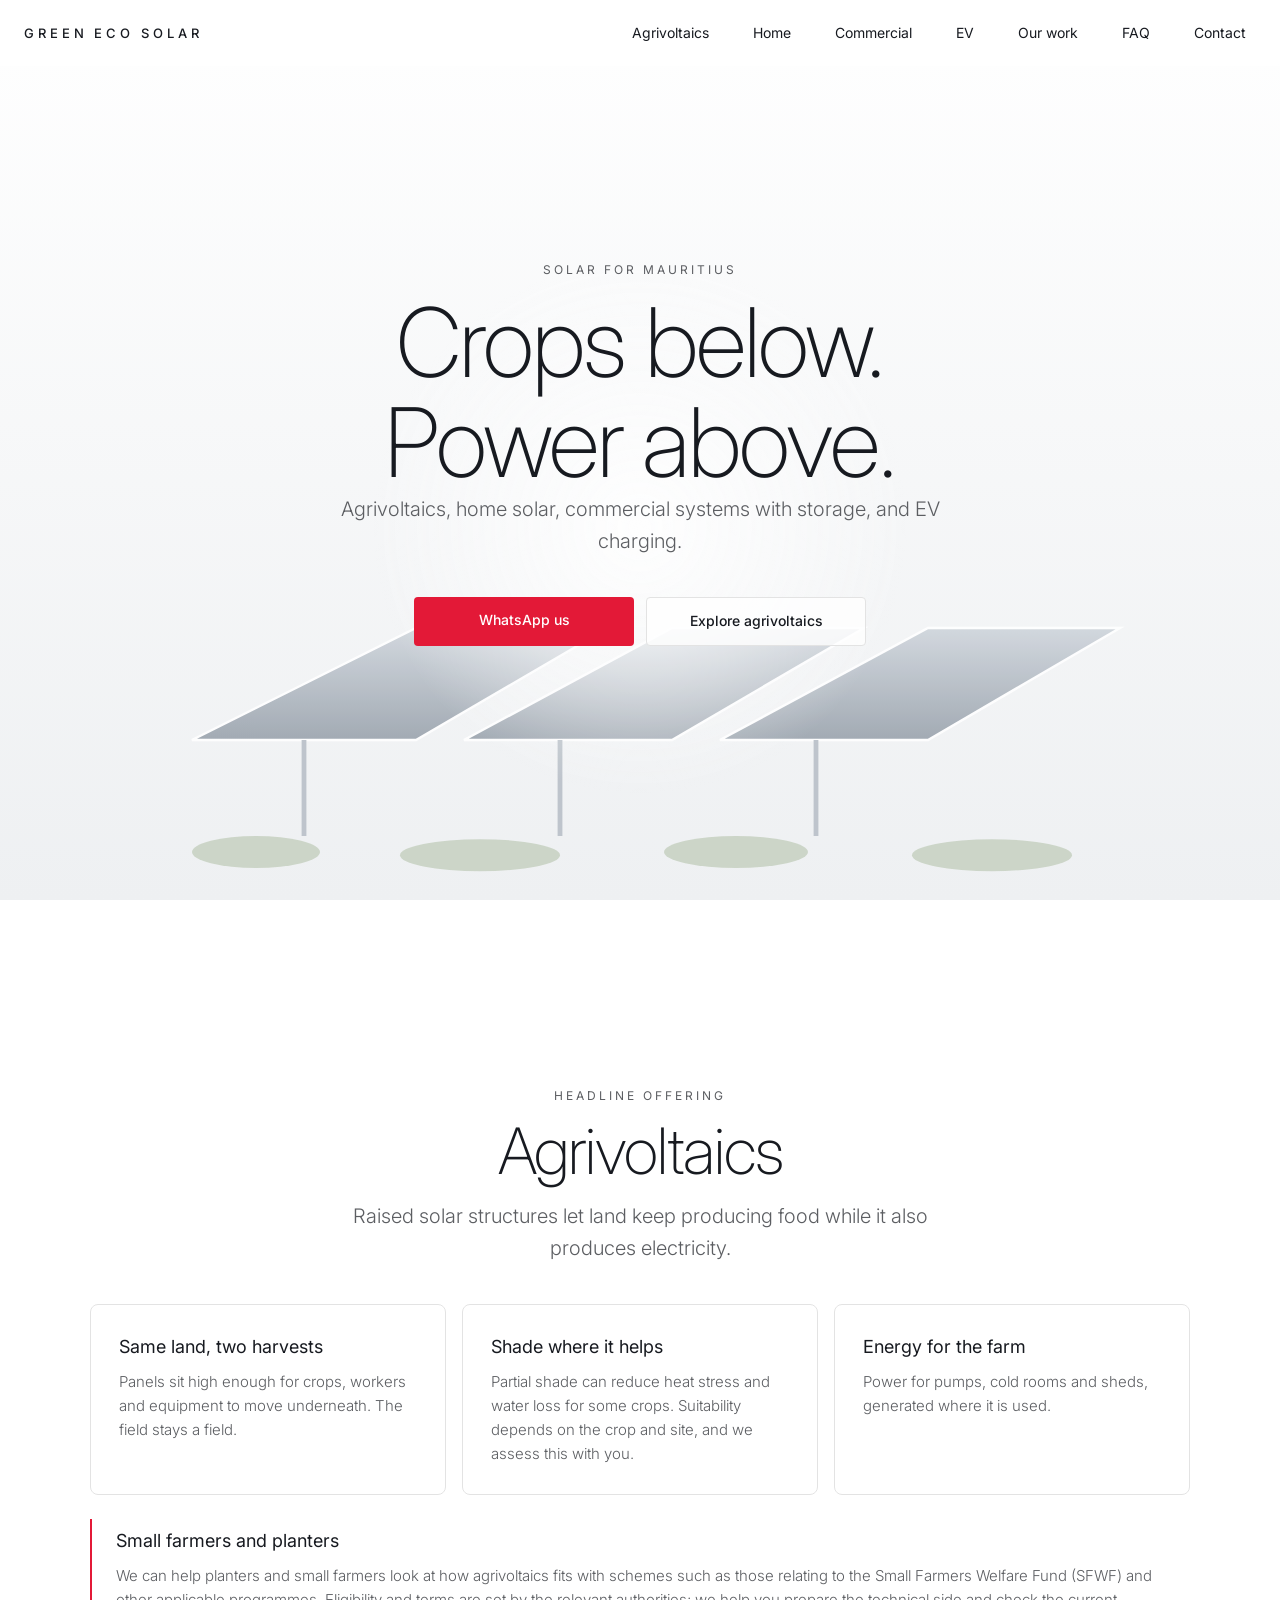
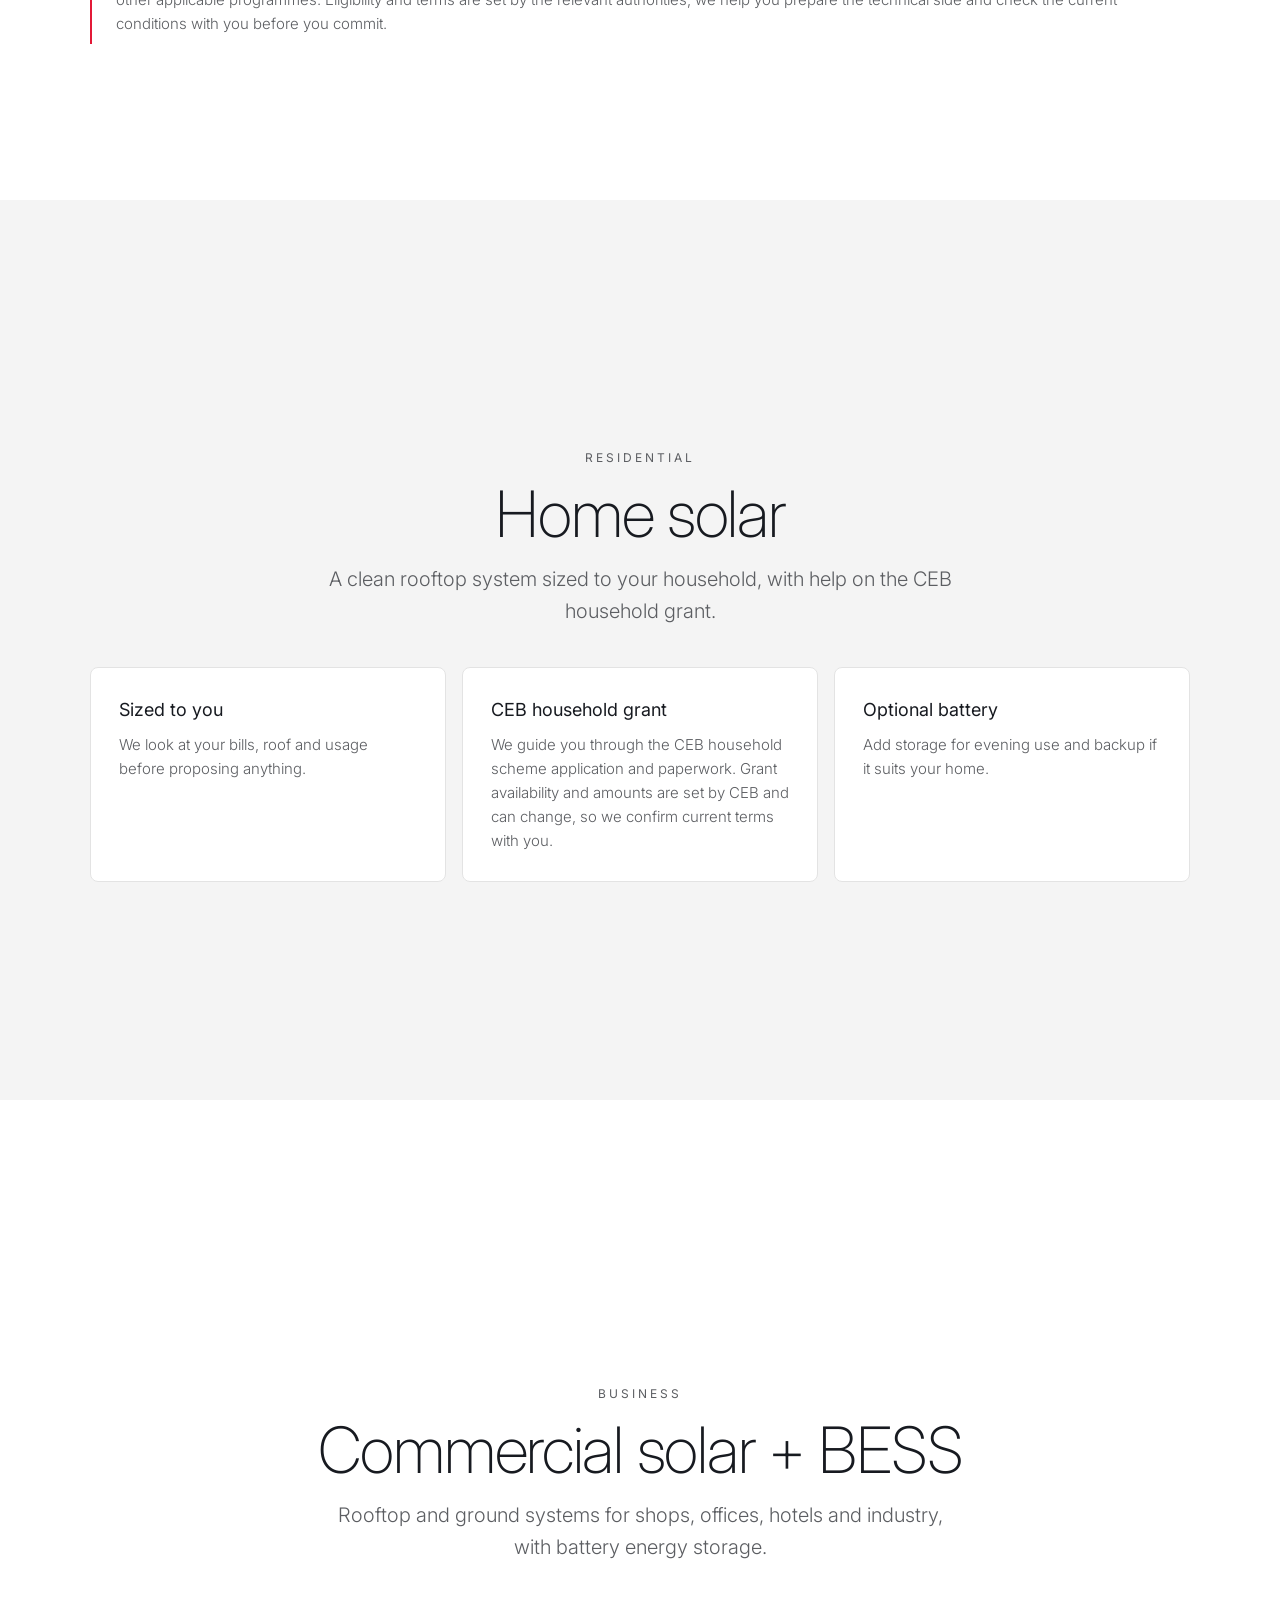
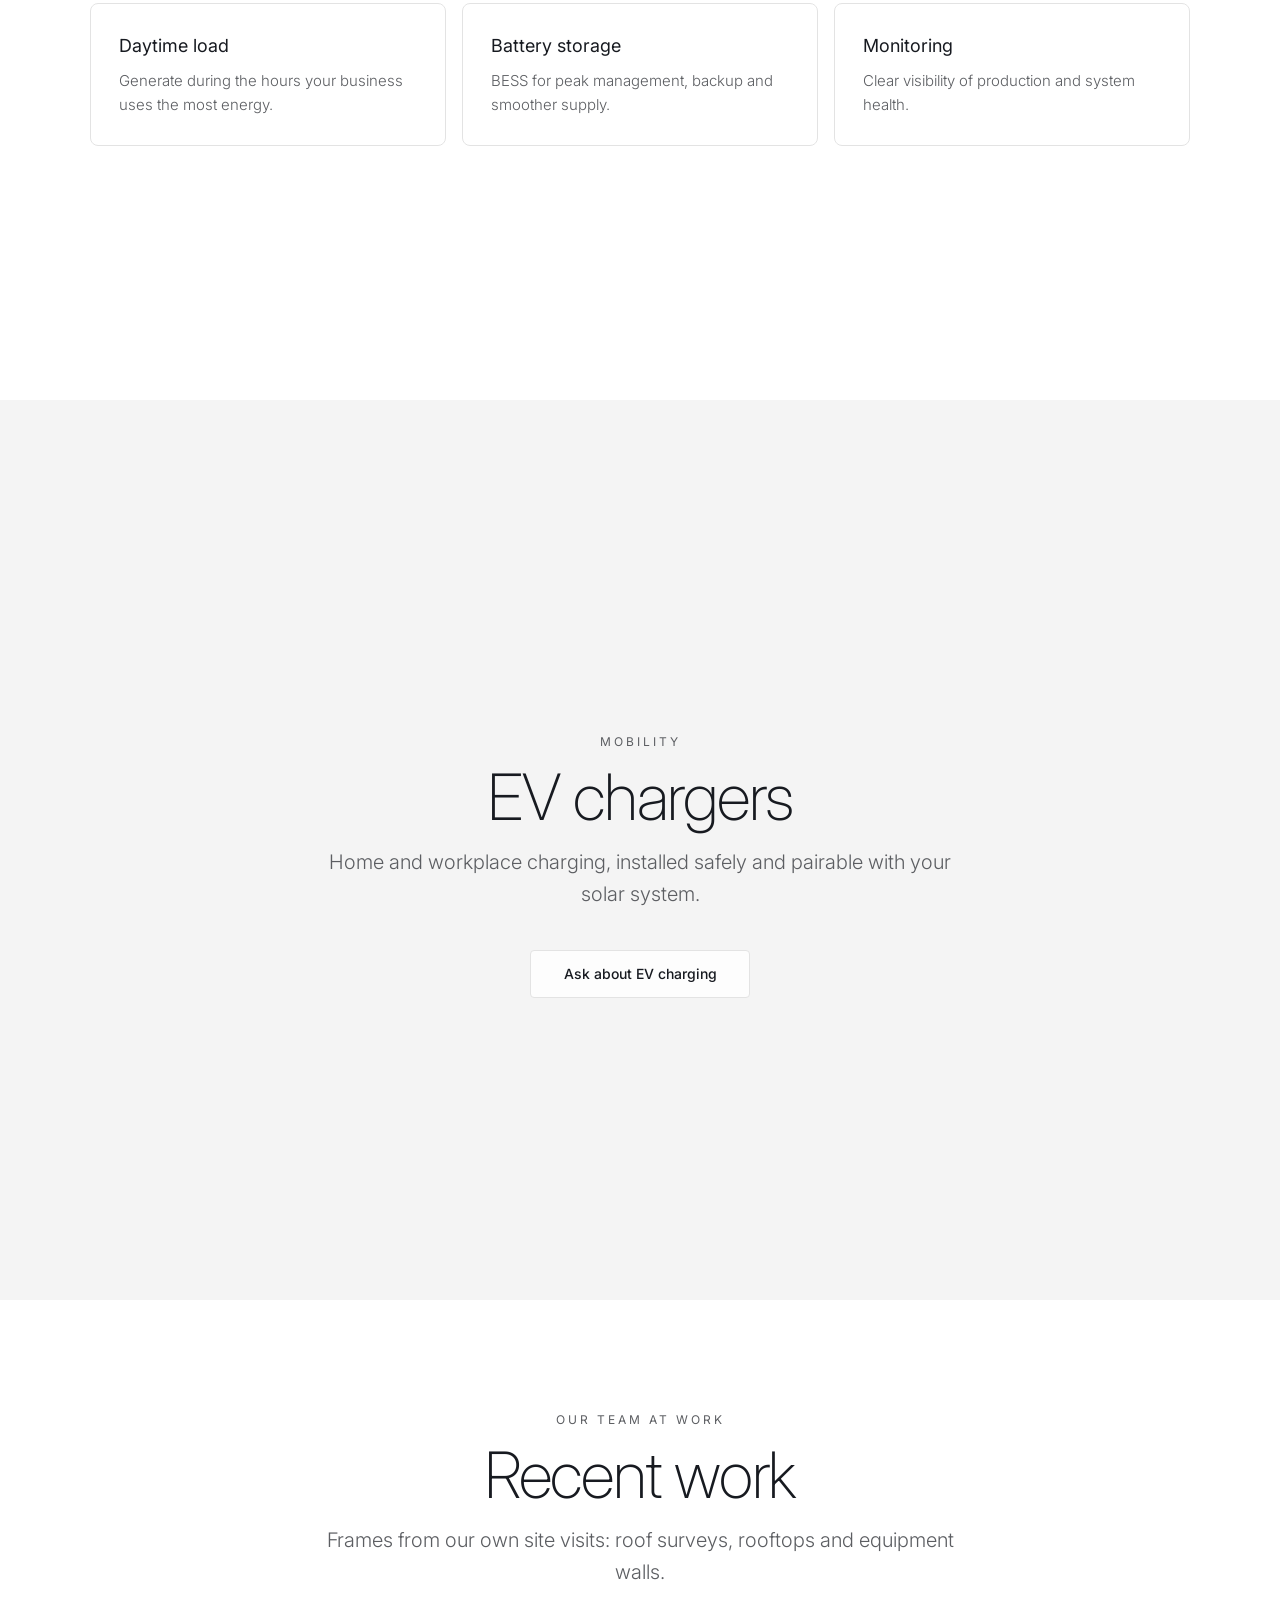
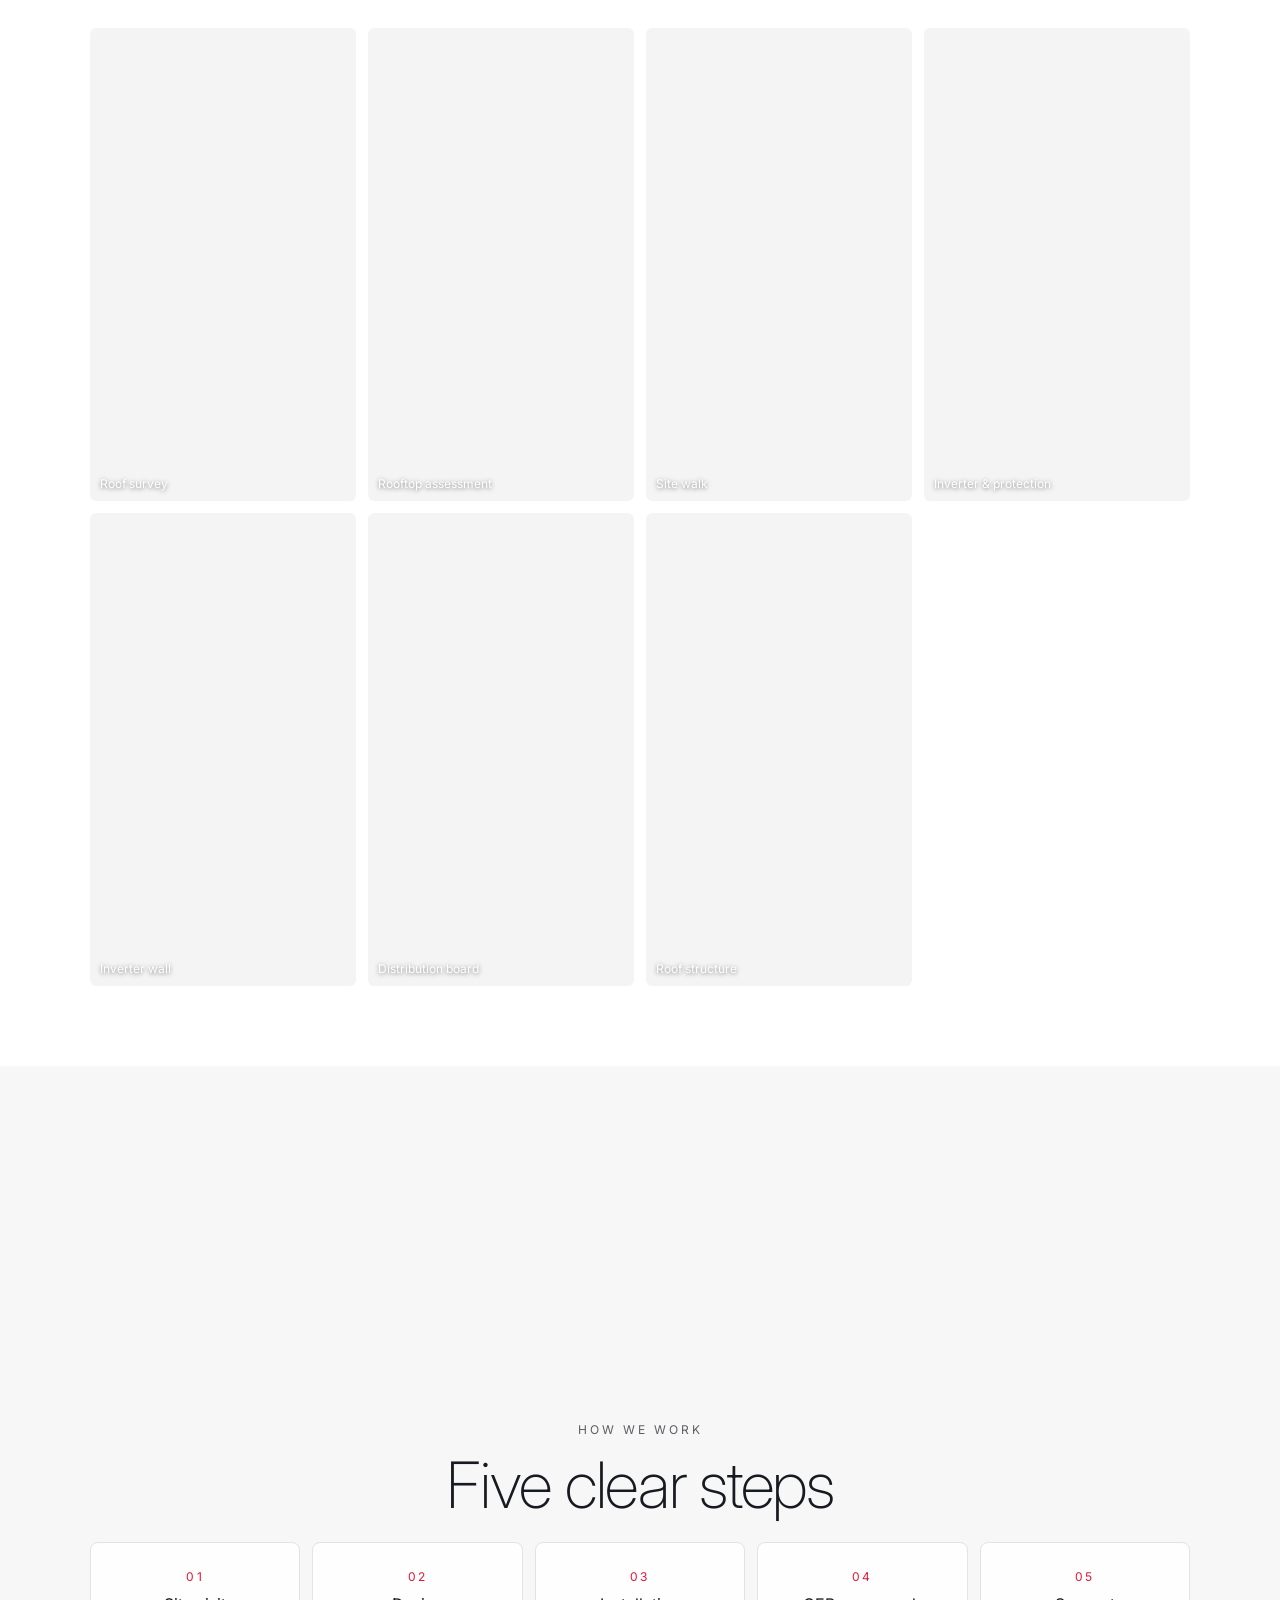
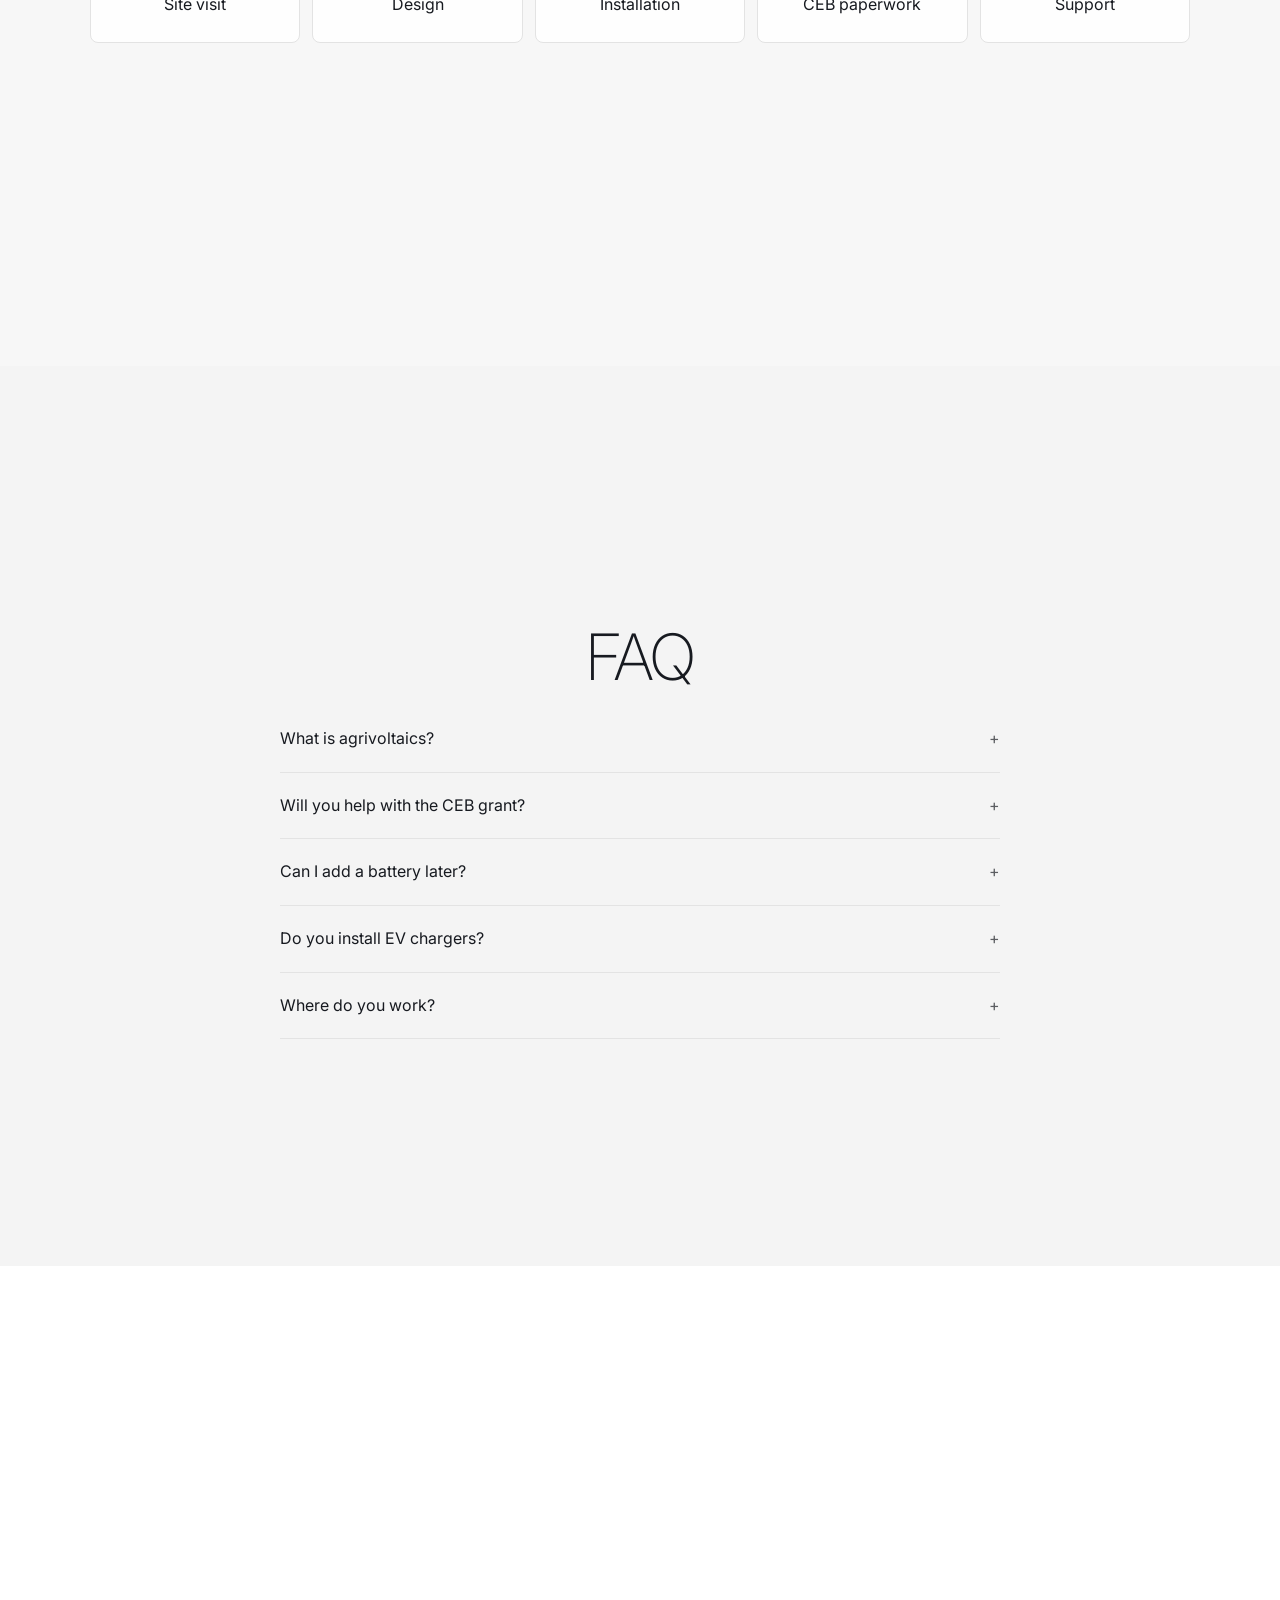
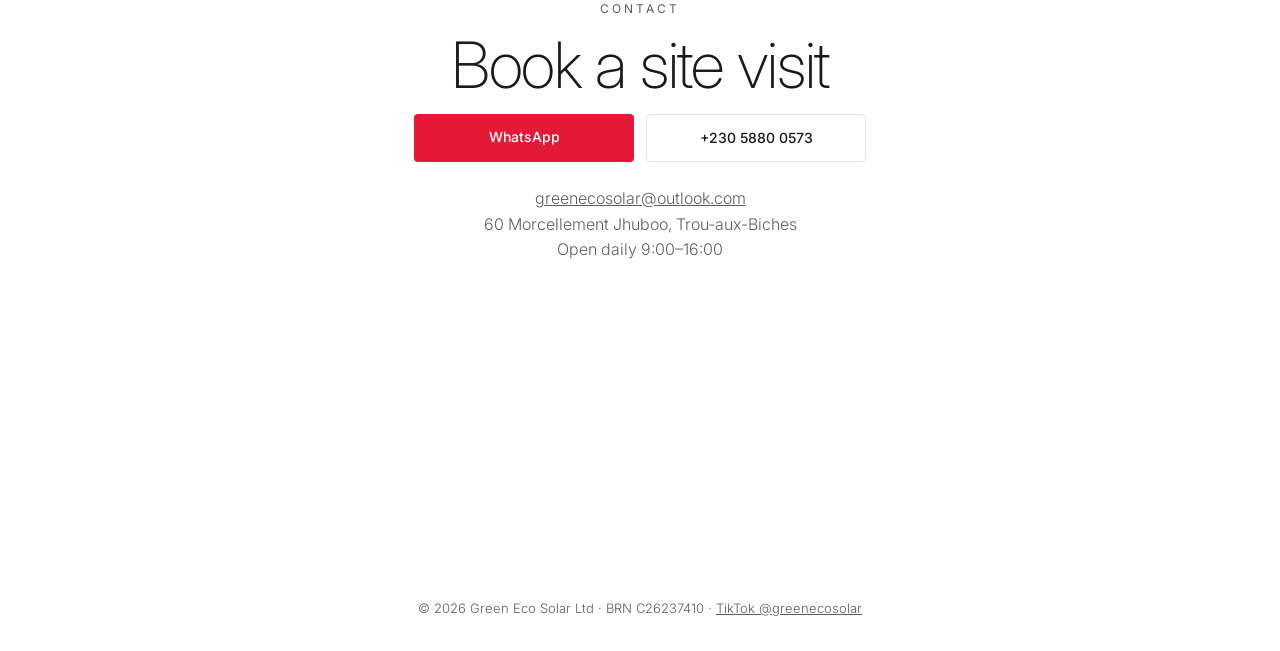
==== index.html @ 1c41ca3f "Add Green Eco Solar site and Pages workflow" ====
<!doctype html>
<html lang="en">
<head>
<meta charset="utf-8"><meta name="viewport" content="width=device-width,initial-scale=1">
<title>Green Eco Solar Ltd | Agrivoltaics, Home & Commercial Solar in Mauritius</title>
<meta name="description" content="Green Eco Solar Ltd, Trou-aux-Biches, Mauritius: agrivoltaics, home solar with CEB grant support, commercial solar with battery storage (BESS) and EV chargers.">
<link rel="canonical" href="https://liloulouisjames-a11y.github.io/greenecosolar-site/">
<meta property="og:type" content="website"><meta property="og:title" content="Green Eco Solar Ltd, Mauritius">
<meta property="og:description" content="Agrivoltaics, home and commercial solar, BESS and EV charging across Mauritius.">
<meta property="og:url" content="https://liloulouisjames-a11y.github.io/greenecosolar-site/"><meta property="og:image" content="https://liloulouisjames-a11y.github.io/greenecosolar-site/assets/work-rooftop.jpg">
<meta name="twitter:card" content="summary_large_image"><meta name="theme-color" content="#ffffff">
<link rel="preconnect" href="https://fonts.googleapis.com"><link rel="preconnect" href="https://fonts.gstatic.com" crossorigin>
<link href="https://fonts.googleapis.com/css2?family=Inter:wght@200;300;400;500&display=swap" rel="stylesheet">
<link rel="stylesheet" href="style.css">
<script type="application/ld+json">
{"@context":"https://schema.org","@type":"LocalBusiness","name":"Green Eco Solar Ltd","url":"https://liloulouisjames-a11y.github.io/greenecosolar-site/","image":"https://liloulouisjames-a11y.github.io/greenecosolar-site/assets/work-rooftop.jpg","telephone":"+23058800573","email":"greenecosolar@outlook.com",
"address":{"@type":"PostalAddress","streetAddress":"60 Morcellement Jhuboo","addressLocality":"Trou-aux-Biches","addressCountry":"MU"},
"openingHoursSpecification":[{"@type":"OpeningHoursSpecification","dayOfWeek":["Monday","Tuesday","Wednesday","Thursday","Friday","Saturday","Sunday"],"opens":"09:00","closes":"16:00"}],
"areaServed":"Mauritius","sameAs":["https://www.tiktok.com/@greenecosolar"],"identifier":"BRN C26237410"}
</script>
</head>
<body>
<header class="nav"><a class="logo" href="#top">GREEN ECO SOLAR</a>
<nav id="menu"><a href="#agri">Agrivoltaics</a><a href="#home">Home</a><a href="#commercial">Commercial</a><a href="#ev">EV</a><a href="#work">Our work</a><a href="#faq">FAQ</a><a href="#contact">Contact</a></nav>
<button class="burger" aria-label="Menu" onclick="document.body.classList.toggle('open')"><span></span><span></span></button></header>

<main id="top">
<section class="panel hero">
 <div class="art art-sun" aria-hidden="true"><!-- REPLACE: swap this div for <img src="assets/hero.jpg"> when a real photo is ready -->
  <svg viewBox="0 0 800 400" preserveAspectRatio="xMidYMax slice"><defs><linearGradient id="p" x1="0" x2="0" y1="0" y2="1"><stop offset="0" stop-color="#cfd5dc"/><stop offset="1" stop-color="#9aa3ad"/></linearGradient></defs>
  <g fill="url(#p)" stroke="#fff" stroke-width="1.5"><polygon points="120,300 260,230 380,230 260,300"/><polygon points="290,300 420,230 540,230 420,300"/><polygon points="450,300 580,230 700,230 580,300"/></g>
  <g stroke="#b9c0c8" stroke-width="3"><line x1="190" y1="300" x2="190" y2="360"/><line x1="350" y1="300" x2="350" y2="360"/><line x1="510" y1="300" x2="510" y2="360"/></g>
  <g fill="#c9d3c4"><ellipse cx="160" cy="370" rx="40" ry="10"/><ellipse cx="300" cy="372" rx="50" ry="10"/><ellipse cx="460" cy="370" rx="45" ry="10"/><ellipse cx="620" cy="372" rx="50" ry="10"/></g></svg></div>
 <div class="copy reveal"><p class="eyebrow">Solar for Mauritius</p>
 <h1>Crops below.<br>Power above.</h1>
 <p class="lead">Agrivoltaics, home solar, commercial systems with storage, and EV charging.</p>
 <div class="btns"><a class="btn red" href="https://wa.me/23058800573">WhatsApp us</a><a class="btn ghost" href="#agri">Explore agrivoltaics</a></div></div>
</section>

<section class="panel" id="agri"><div class="wrap reveal">
 <p class="eyebrow">Headline offering</p><h2>Agrivoltaics</h2>
 <p class="lead">Raised solar structures let land keep producing food while it also produces electricity.</p>
 <div class="grid3">
  <div class="card"><h3>Same land, two harvests</h3><p>Panels sit high enough for crops, workers and equipment to move underneath. The field stays a field.</p></div>
  <div class="card"><h3>Shade where it helps</h3><p>Partial shade can reduce heat stress and water loss for some crops. Suitability depends on the crop and site, and we assess this with you.</p></div>
  <div class="card"><h3>Energy for the farm</h3><p>Power for pumps, cold rooms and sheds, generated where it is used.</p></div>
 </div>
 <div class="note"><h3>Small farmers and planters</h3><p>We can help planters and small farmers look at how agrivoltaics fits with schemes such as those relating to the Small Farmers Welfare Fund (SFWF) and other applicable programmes. Eligibility and terms are set by the relevant authorities; we help you prepare the technical side and check the current conditions with you before you commit.</p></div>
</div></section>

<section class="panel alt" id="home"><div class="wrap reveal">
 <p class="eyebrow">Residential</p><h2>Home solar</h2>
 <p class="lead">A clean rooftop system sized to your household, with help on the CEB household grant.</p>
 <div class="grid3">
  <div class="card"><h3>Sized to you</h3><p>We look at your bills, roof and usage before proposing anything.</p></div>
  <div class="card"><h3>CEB household grant</h3><p>We guide you through the CEB household scheme application and paperwork. Grant availability and amounts are set by CEB and can change, so we confirm current terms with you.</p></div>
  <div class="card"><h3>Optional battery</h3><p>Add storage for evening use and backup if it suits your home.</p></div>
 </div></div></section>

<section class="panel" id="commercial"><div class="wrap reveal">
 <p class="eyebrow">Business</p><h2>Commercial solar + BESS</h2>
 <p class="lead">Rooftop and ground systems for shops, offices, hotels and industry, with battery energy storage.</p>
 <div class="grid3">
  <div class="card"><h3>Daytime load</h3><p>Generate during the hours your business uses the most energy.</p></div>
  <div class="card"><h3>Battery storage</h3><p>BESS for peak management, backup and smoother supply.</p></div>
  <div class="card"><h3>Monitoring</h3><p>Clear visibility of production and system health.</p></div>
 </div></div></section>

<section class="panel alt" id="ev"><div class="wrap reveal narrow">
 <p class="eyebrow">Mobility</p><h2>EV chargers</h2>
 <p class="lead">Home and workplace charging, installed safely and pairable with your solar system.</p>
 <a class="btn ghost" href="#contact">Ask about EV charging</a></div></section>

<section class="panel" id="work"><div class="wrap reveal">
 <p class="eyebrow">Our team at work</p><h2>Recent work</h2>
 <p class="lead">Frames from our own site visits: roof surveys, rooftops and equipment walls.</p>
 <div class="masonry">
  <figure><img onerror="this.style.opacity=0" loading="lazy" src="assets/work-roof-survey.jpg" alt="Roof surface during a site survey"><figcaption>Roof survey</figcaption></figure>
  <figure><img onerror="this.style.opacity=0" loading="lazy" src="assets/work-inverter-wall.jpg" alt="Technician working at an inverter wall"><figcaption>Inverter wall</figcaption></figure>
  <figure><img onerror="this.style.opacity=0" loading="lazy" src="assets/work-rooftop.jpg" alt="Flat rooftop ready for panels"><figcaption>Rooftop assessment</figcaption></figure>
  <figure><img onerror="this.style.opacity=0" loading="lazy" src="assets/work-db-board.jpg" alt="Distribution board wiring"><figcaption>Distribution board</figcaption></figure>
  <figure><img onerror="this.style.opacity=0" loading="lazy" src="assets/work-site-walk.jpg" alt="Garden site walk"><figcaption>Site walk</figcaption></figure>
  <figure><img onerror="this.style.opacity=0" loading="lazy" src="assets/work-roof-structure.jpg" alt="Rooftop structure and access"><figcaption>Roof structure</figcaption></figure>
  <figure><img onerror="this.style.opacity=0" loading="lazy" src="assets/work-inverter-db.jpg" alt="Inverter and protection box"><figcaption>Inverter &amp; protection</figcaption></figure>
 </div></div></section>

<section class="panel process" id="process">
 <video class="bgvid" autoplay muted loop playsinline preload="metadata" poster="assets/work-rooftop.jpg"><source src="assets/work-loop.mp4" type="video/mp4"></video>
 <div class="wrap reveal"><p class="eyebrow">How we work</p><h2>Five clear steps</h2>
 <ol class="steps"><li><b>01</b>Site visit</li><li><b>02</b>Design</li><li><b>03</b>Installation</li><li><b>04</b>CEB paperwork</li><li><b>05</b>Support</li></ol></div></section>

<section class="panel alt" id="faq"><div class="wrap reveal narrow"><h2>FAQ</h2>
 <details><summary>What is agrivoltaics?</summary><p>Solar panels mounted above farmland so crops and power share the same land.</p></details>
 <details><summary>Will you help with the CEB grant?</summary><p>Yes. We help prepare and submit the paperwork and explain the current CEB conditions.</p></details>
 <details><summary>Can I add a battery later?</summary><p>Usually yes, if the system is planned for it. We design with that in mind.</p></details>
 <details><summary>Do you install EV chargers?</summary><p>Yes, for homes and businesses, with or without solar.</p></details>
 <details><summary>Where do you work?</summary><p>Across Mauritius, from our base in Trou-aux-Biches.</p></details>
</div></section>

<section class="panel" id="contact"><div class="wrap reveal narrow center">
 <p class="eyebrow">Contact</p><h2>Book a site visit</h2>
 <div class="btns"><a class="btn red" href="https://wa.me/23058800573">WhatsApp</a><a class="btn ghost" href="tel:+23058800573">+230 5880 0573</a></div>
 <p class="info"><a href="mailto:greenecosolar@outlook.com">greenecosolar@outlook.com</a><br>60 Morcellement Jhuboo, Trou-aux-Biches<br>Open daily 9:00–16:00</p></div></section>
</main>
<footer><p>© <span id="y"></span> Green Eco Solar Ltd · BRN C26237410 · <a href="https://www.tiktok.com/@greenecosolar">TikTok @greenecosolar</a></p></footer>
<script src="main.js" defer></script>
</body></html>
---- style.css ----
:root{--red:#E31937;--ink:#171a20;--grey:#5c5e62;--silver:#f4f4f4;--line:#e3e3e3}
*{box-sizing:border-box;margin:0;padding:0}html{scroll-behavior:smooth}
body{font-family:Inter,system-ui,sans-serif;font-weight:300;color:var(--ink);background:#fff;line-height:1.6;-webkit-font-smoothing:antialiased}
a{color:inherit}
.nav{position:fixed;inset:0 0 auto;display:flex;justify-content:space-between;align-items:center;padding:16px 24px;z-index:10;background:rgba(255,255,255,.75);backdrop-filter:blur(12px)}
.logo{font-weight:500;letter-spacing:.3em;font-size:13px;text-decoration:none}
.nav nav{display:none;gap:24px}.nav nav a{text-decoration:none;font-size:14px;font-weight:400;padding:6px 10px;border-radius:4px}.nav nav a:hover{background:rgba(0,0,0,.05)}
.burger{background:none;border:0;width:28px;cursor:pointer}.burger span{display:block;height:1px;background:var(--ink);margin:6px 0}
body.open .nav nav{display:flex;flex-direction:column;position:absolute;top:56px;left:0;right:0;background:#fff;padding:16px 24px}
@media(min-width:900px){.nav nav{display:flex}.burger{display:none}}
.panel{min-height:100vh;display:flex;align-items:center;justify-content:center;padding:110px 24px 80px;position:relative;overflow:hidden;text-align:center}
.alt{background:var(--silver)}
.wrap{max-width:1100px;width:100%}.narrow{max-width:720px}
.eyebrow{text-transform:uppercase;letter-spacing:.25em;font-size:12px;color:var(--grey);margin-bottom:12px;font-weight:400}
h1,h2{font-weight:200;letter-spacing:-.02em;line-height:1.05}
h1{font-size:clamp(44px,9vw,96px)}h2{font-size:clamp(36px,6vw,64px);margin-bottom:16px}
h3{font-weight:400;font-size:18px;margin-bottom:8px}
.lead{font-size:clamp(17px,2vw,20px);color:var(--grey);max-width:640px;margin:0 auto 40px}
.hero{background:linear-gradient(180deg,#fff 0%,#eef0f2 100%);flex-direction:column}
.hero .copy{position:relative;z-index:2}
.art{position:absolute;inset:auto 0 0;height:55%;z-index:1;opacity:.9}.art svg{width:100%;height:100%}
.art-sun:before{content:"";position:absolute;width:60vmin;height:60vmin;left:50%;top:-30%;transform:translateX(-50%);border-radius:50%;background:radial-gradient(circle,rgba(255,255,255,1),rgba(255,255,255,0) 70%);animation:glow 8s ease-in-out infinite alternate}
@keyframes glow{to{transform:translateX(-45%) scale(1.15)}}
.btns{display:flex;gap:12px;justify-content:center;flex-wrap:wrap;margin-bottom:24px}
.btn{display:inline-block;min-width:220px;padding:12px 24px;border-radius:4px;font-size:14px;font-weight:500;text-decoration:none;transition:.25s}
.red{background:var(--red);color:#fff}.red:hover{background:#c0142e}
.ghost{background:rgba(255,255,255,.8);border:1px solid var(--line)}.ghost:hover{background:#fff;border-color:#bbb}
.grid3{display:grid;gap:16px;text-align:left}@media(min-width:800px){.grid3{grid-template-columns:repeat(3,1fr)}}
.card{background:rgba(255,255,255,.7);border:1px solid var(--line);border-radius:8px;padding:28px;backdrop-filter:blur(8px)}
.alt .card{background:#fff}.card p,.note p{color:var(--grey);font-size:15px}
.note{margin-top:24px;text-align:left;border-left:2px solid var(--red);padding:8px 24px}
.masonry{columns:2 160px;column-gap:12px;text-align:left}@media(min-width:900px){.masonry{columns:4}}
.masonry figure{break-inside:avoid;margin-bottom:12px;position:relative;border-radius:6px;overflow:hidden;background:var(--silver)}
.masonry img{width:100%;display:block;aspect-ratio:9/16;object-fit:cover;transition:transform .6s}
.masonry figure:hover img{transform:scale(1.03)}
.masonry figcaption{position:absolute;left:10px;bottom:8px;font-size:12px;color:#fff;font-weight:400;text-shadow:0 1px 4px rgba(0,0,0,.5)}
.process{background:#f7f7f7}
.bgvid{position:absolute;inset:0;width:100%;height:100%;object-fit:cover;opacity:.18;filter:grayscale(1)}
.process .wrap{position:relative}
.steps{list-style:none;display:grid;gap:12px;margin-top:24px}@media(min-width:800px){.steps{grid-template-columns:repeat(5,1fr)}}
.steps li{background:rgba(255,255,255,.85);border:1px solid var(--line);border-radius:8px;padding:24px 12px;font-size:16px;font-weight:400}
.steps b{display:block;color:var(--red);font-weight:400;font-size:12px;letter-spacing:.2em;margin-bottom:6px}
details{text-align:left;border-bottom:1px solid var(--line);padding:20px 0}summary{cursor:pointer;font-weight:400;list-style:none}
summary::after{content:"+";float:right;color:var(--grey)}details[open] summary::after{content:"–"}details p{color:var(--grey);margin-top:10px}
.info{color:var(--grey);margin-top:16px}
footer{text-align:center;padding:32px;font-size:13px;color:var(--grey)}
.reveal{opacity:0;transform:translateY(24px);transition:opacity 1s ease,transform 1s ease}.reveal.in{opacity:1;transform:none}
@media(prefers-reduced-motion:reduce){.reveal{opacity:1;transform:none;transition:none}.art-sun:before{animation:none}.bgvid{display:none}}
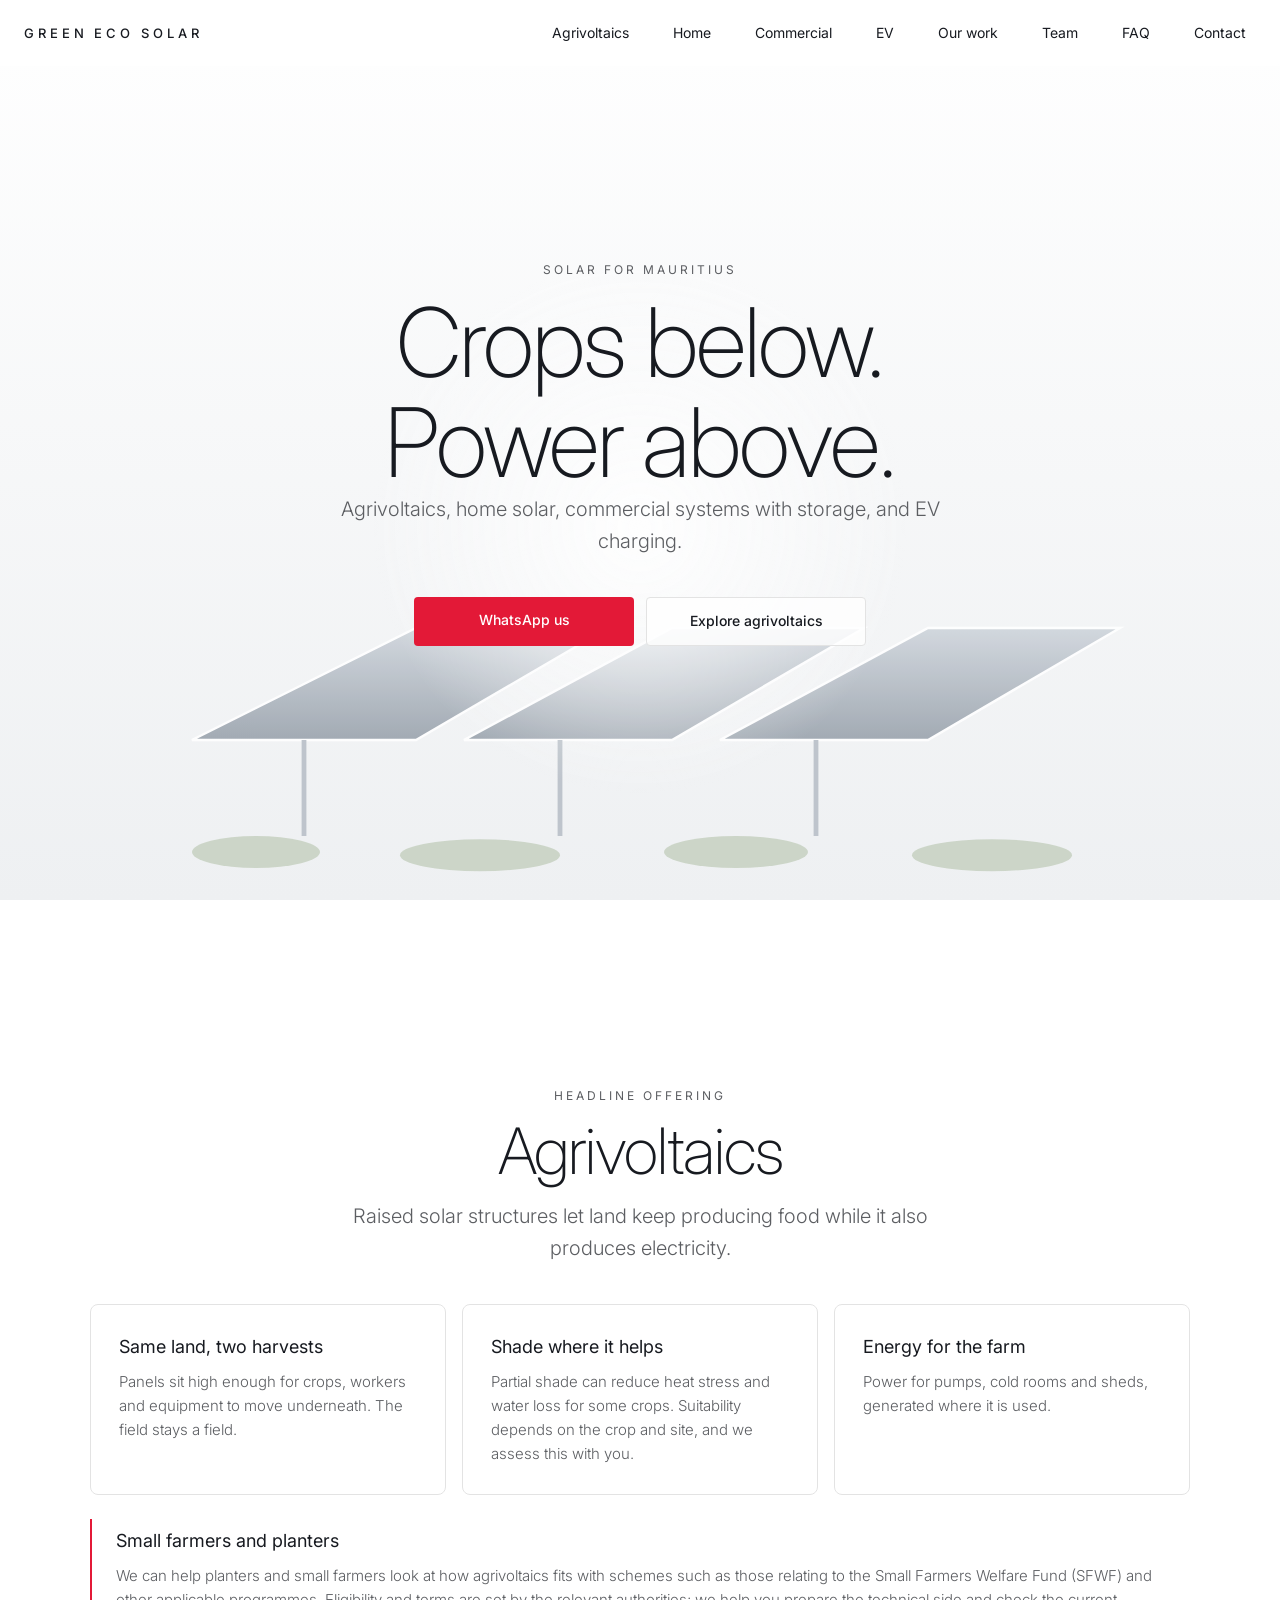
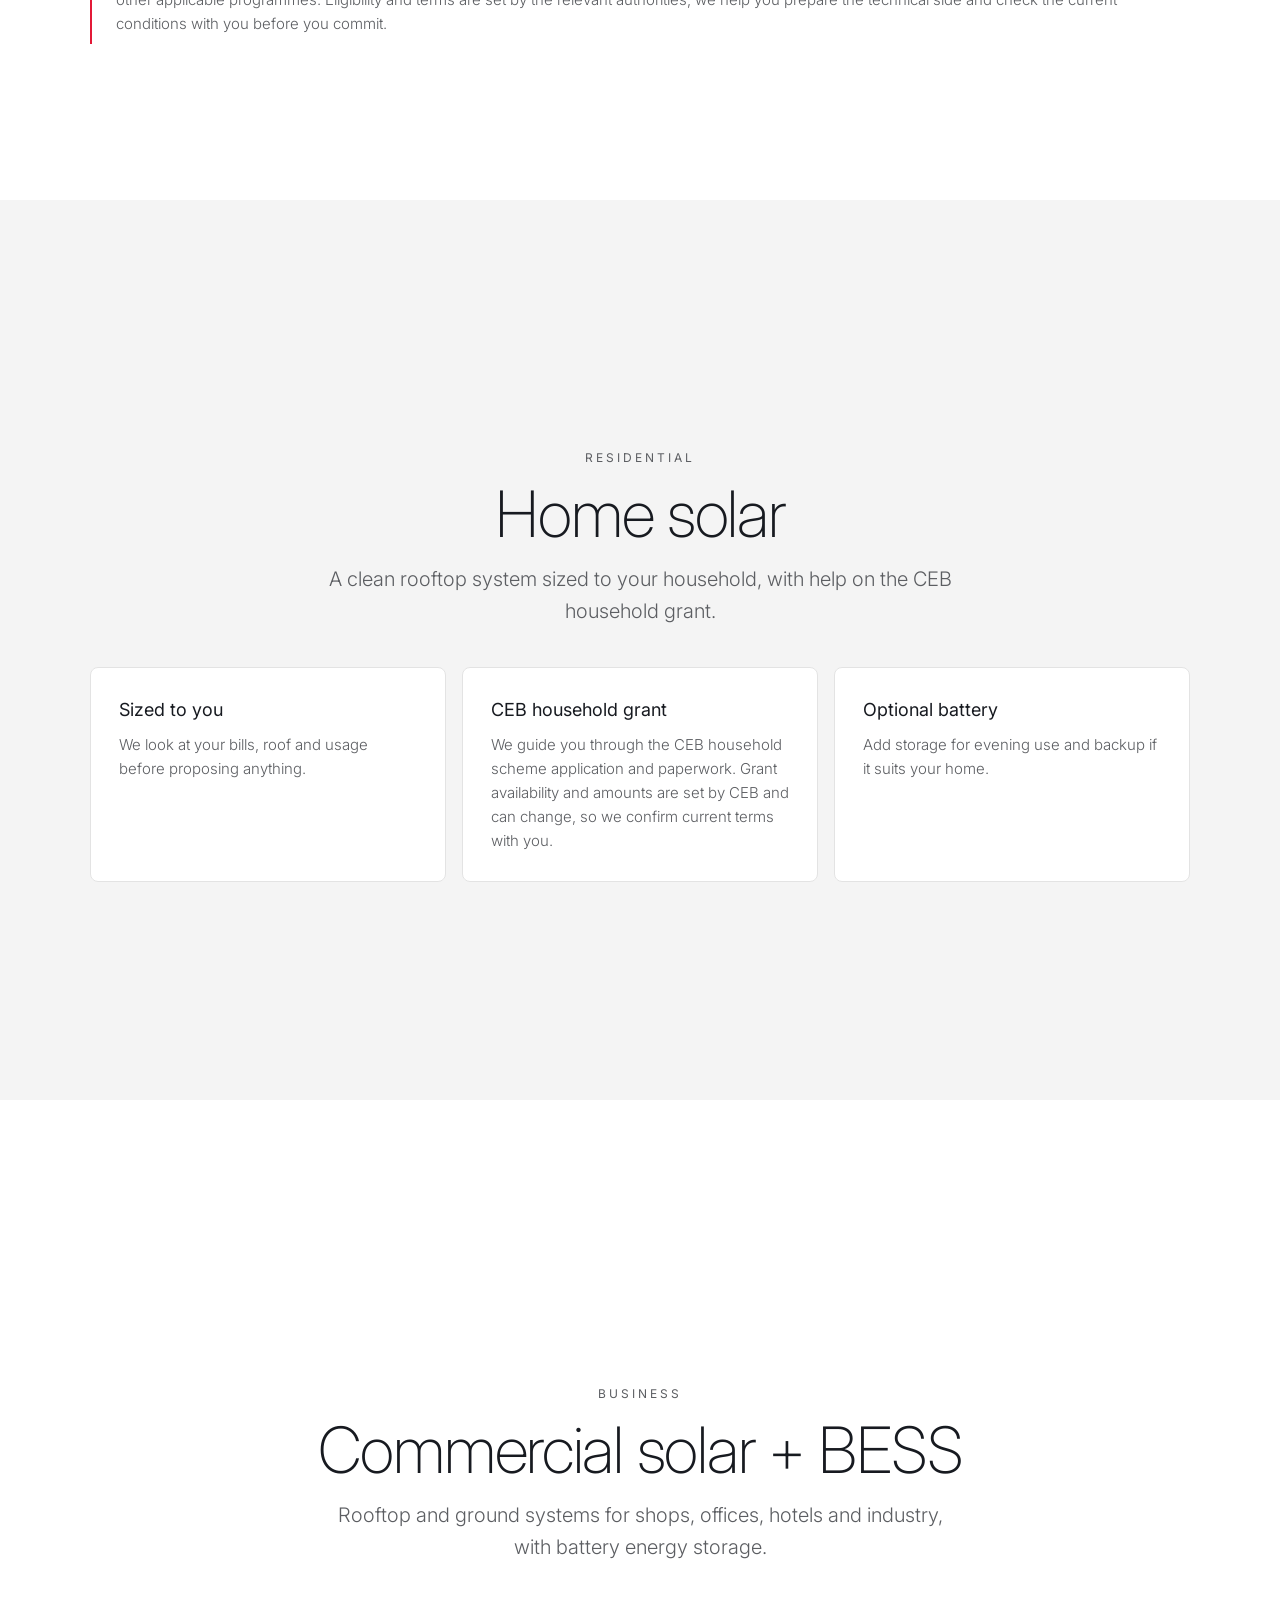
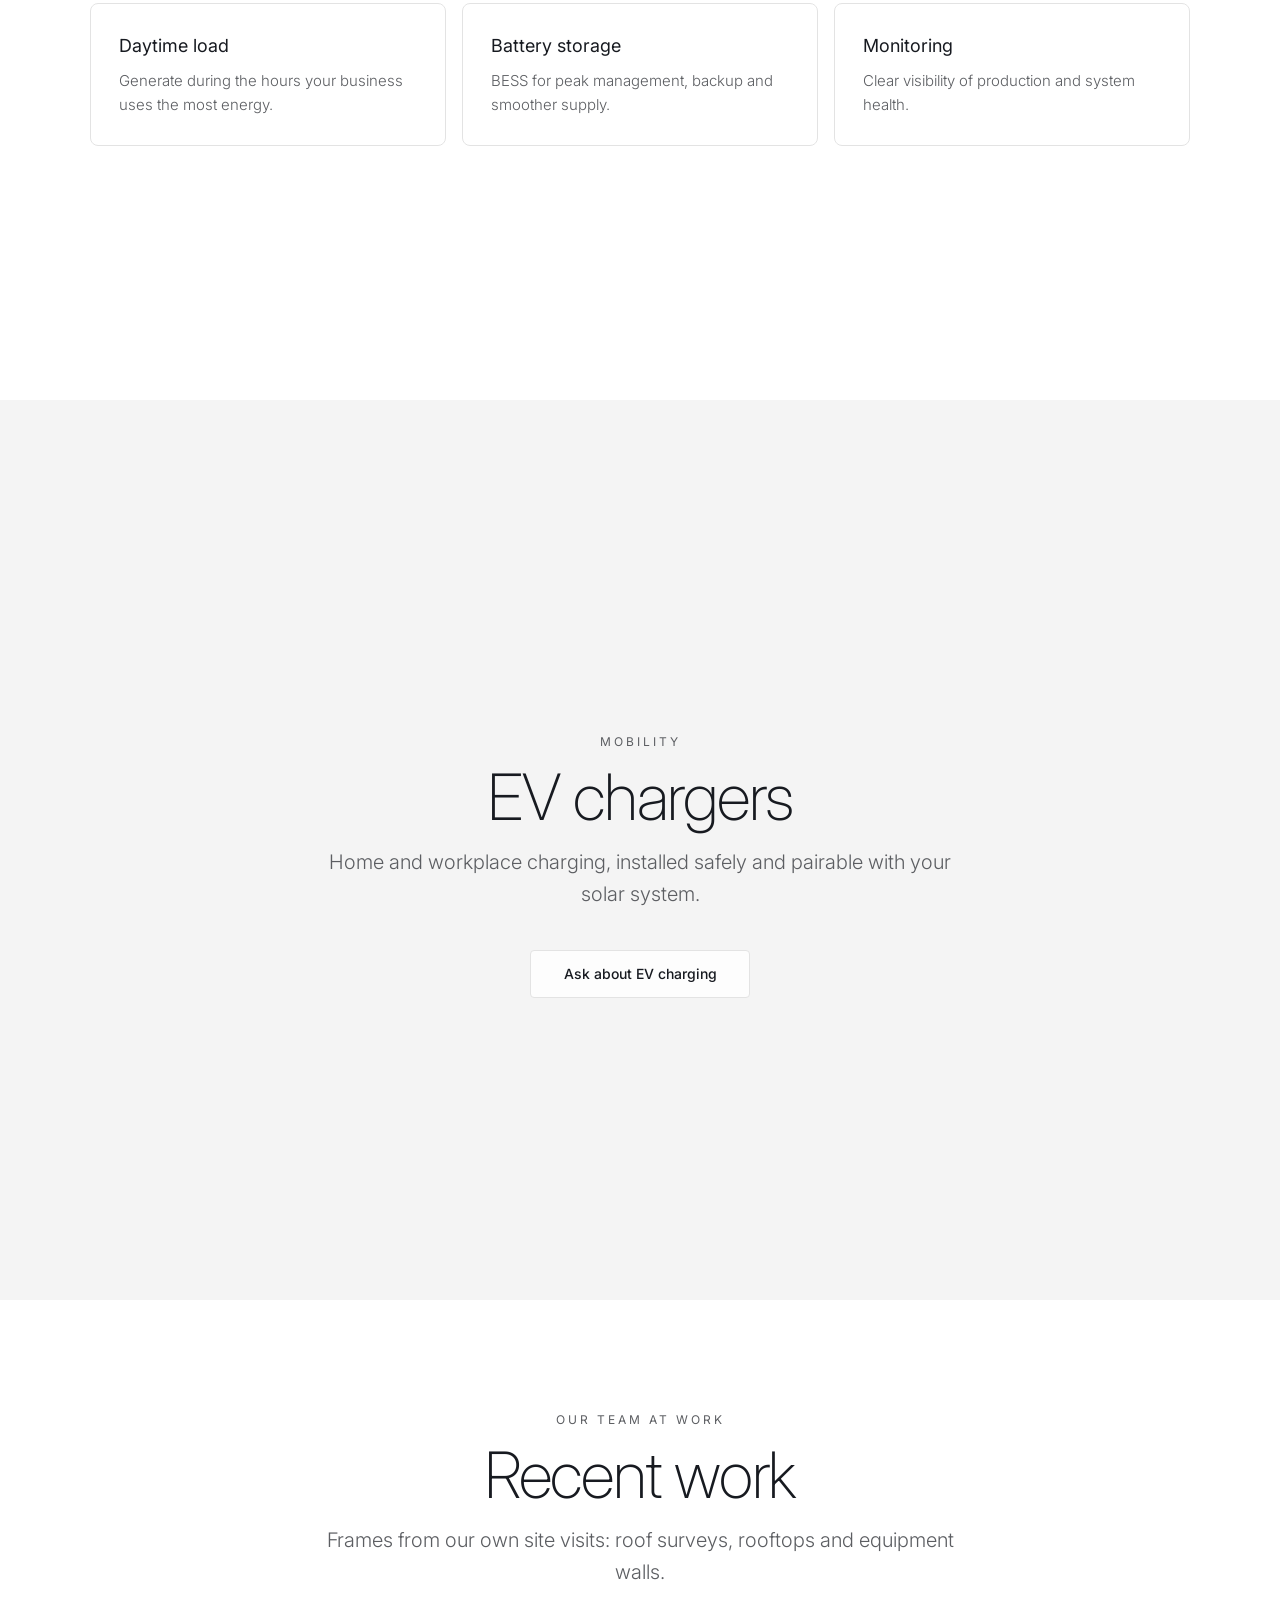
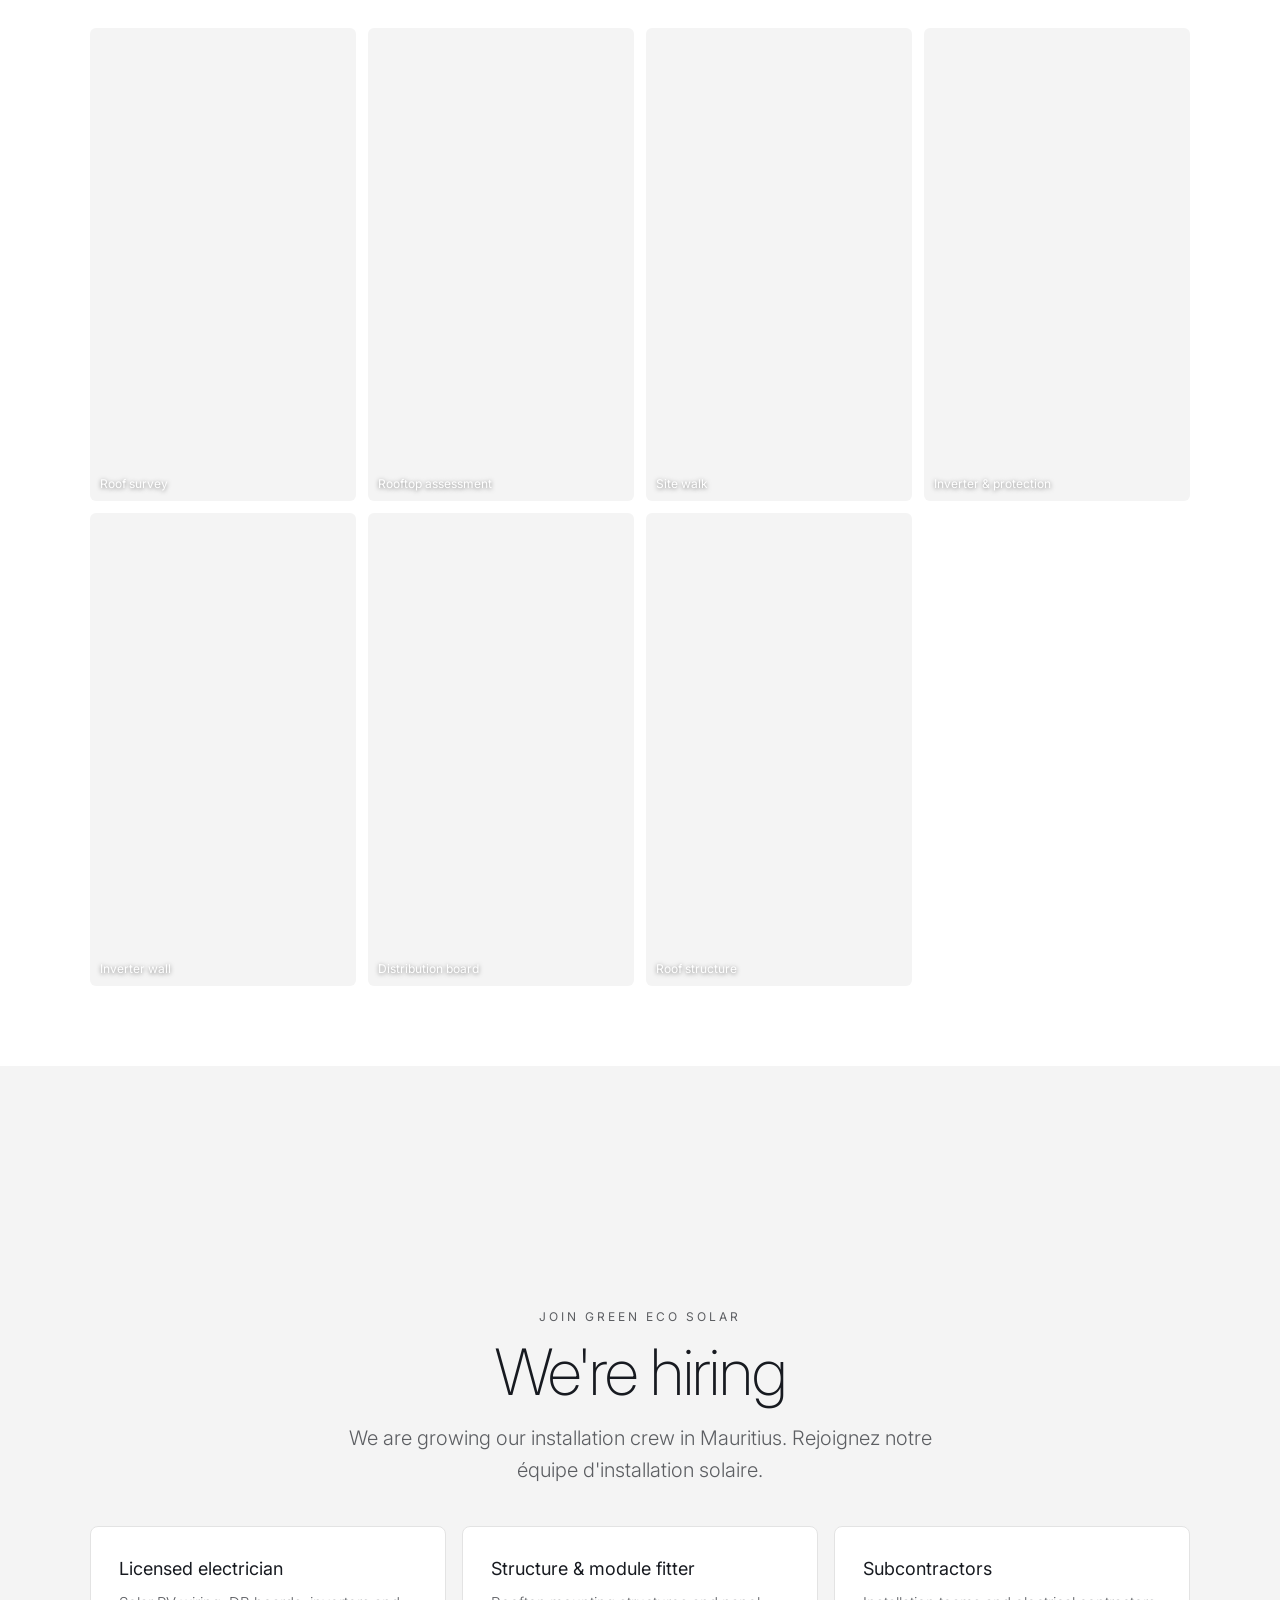
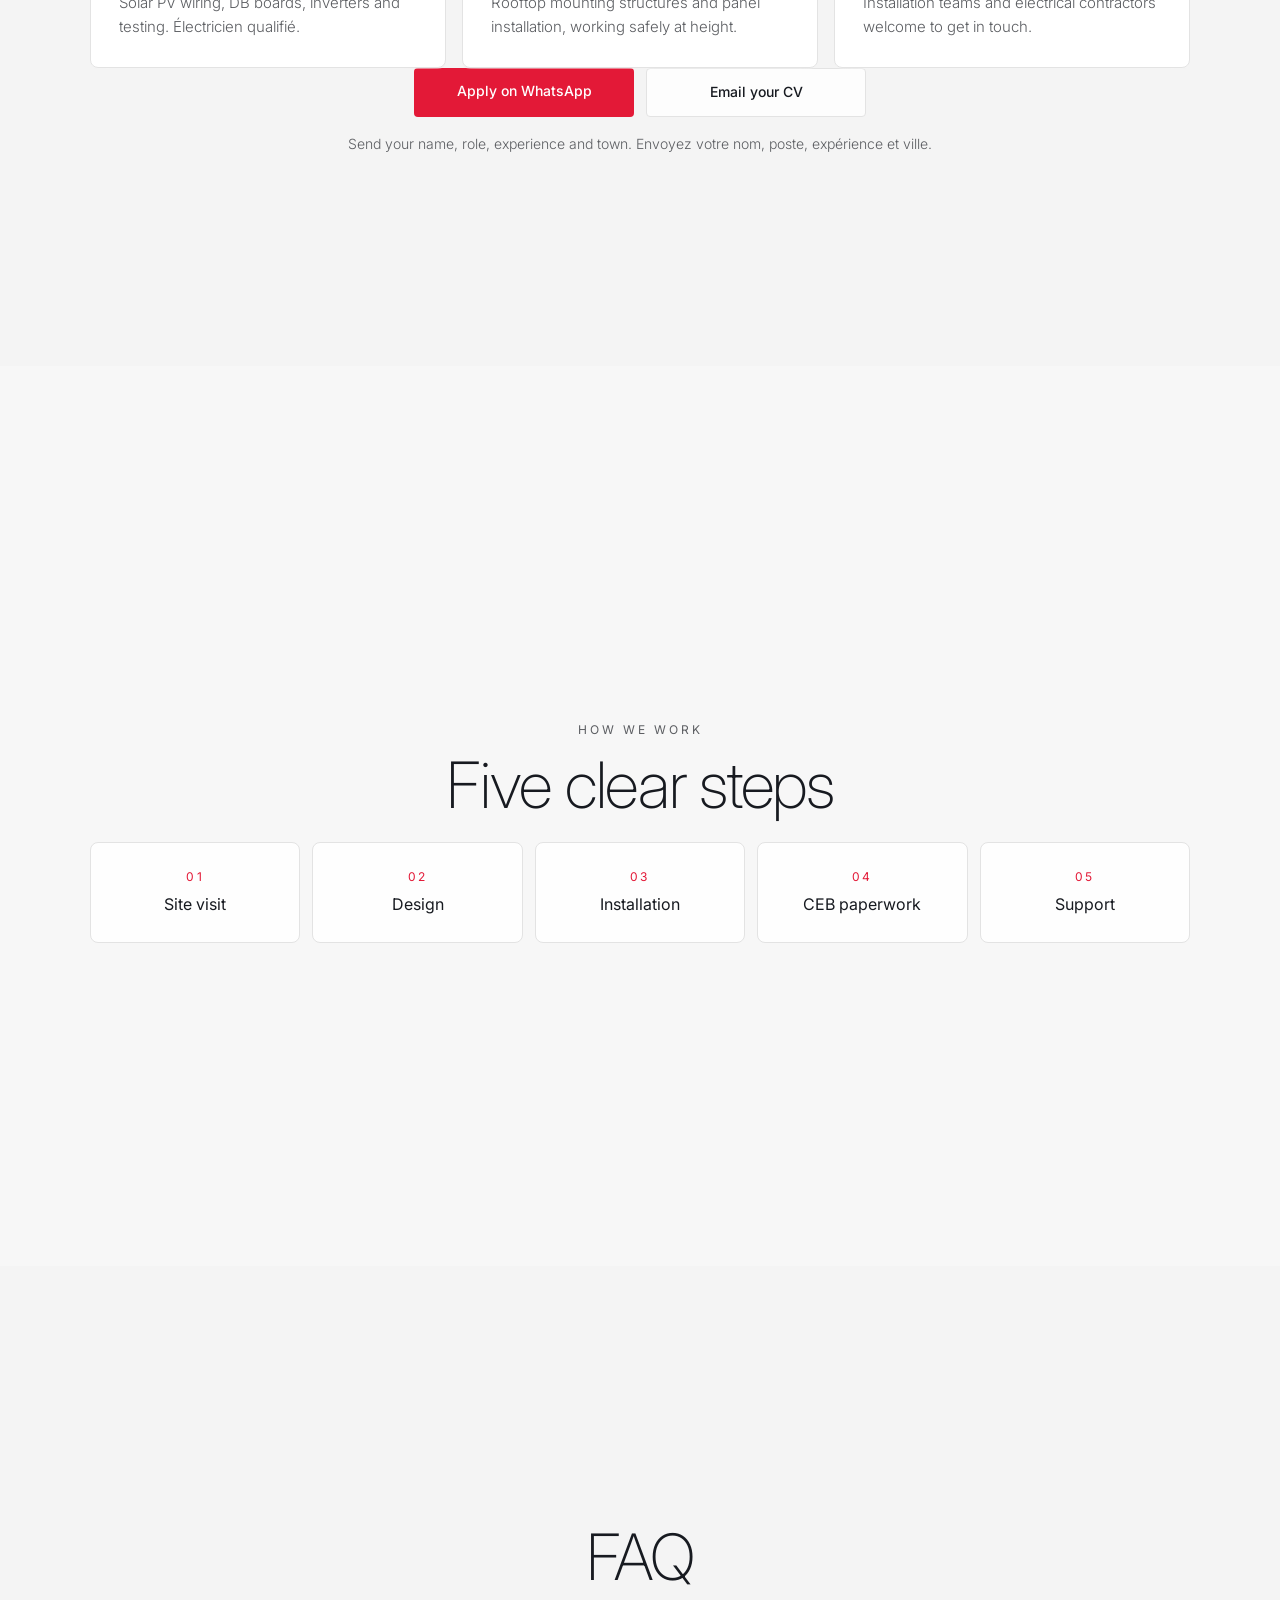
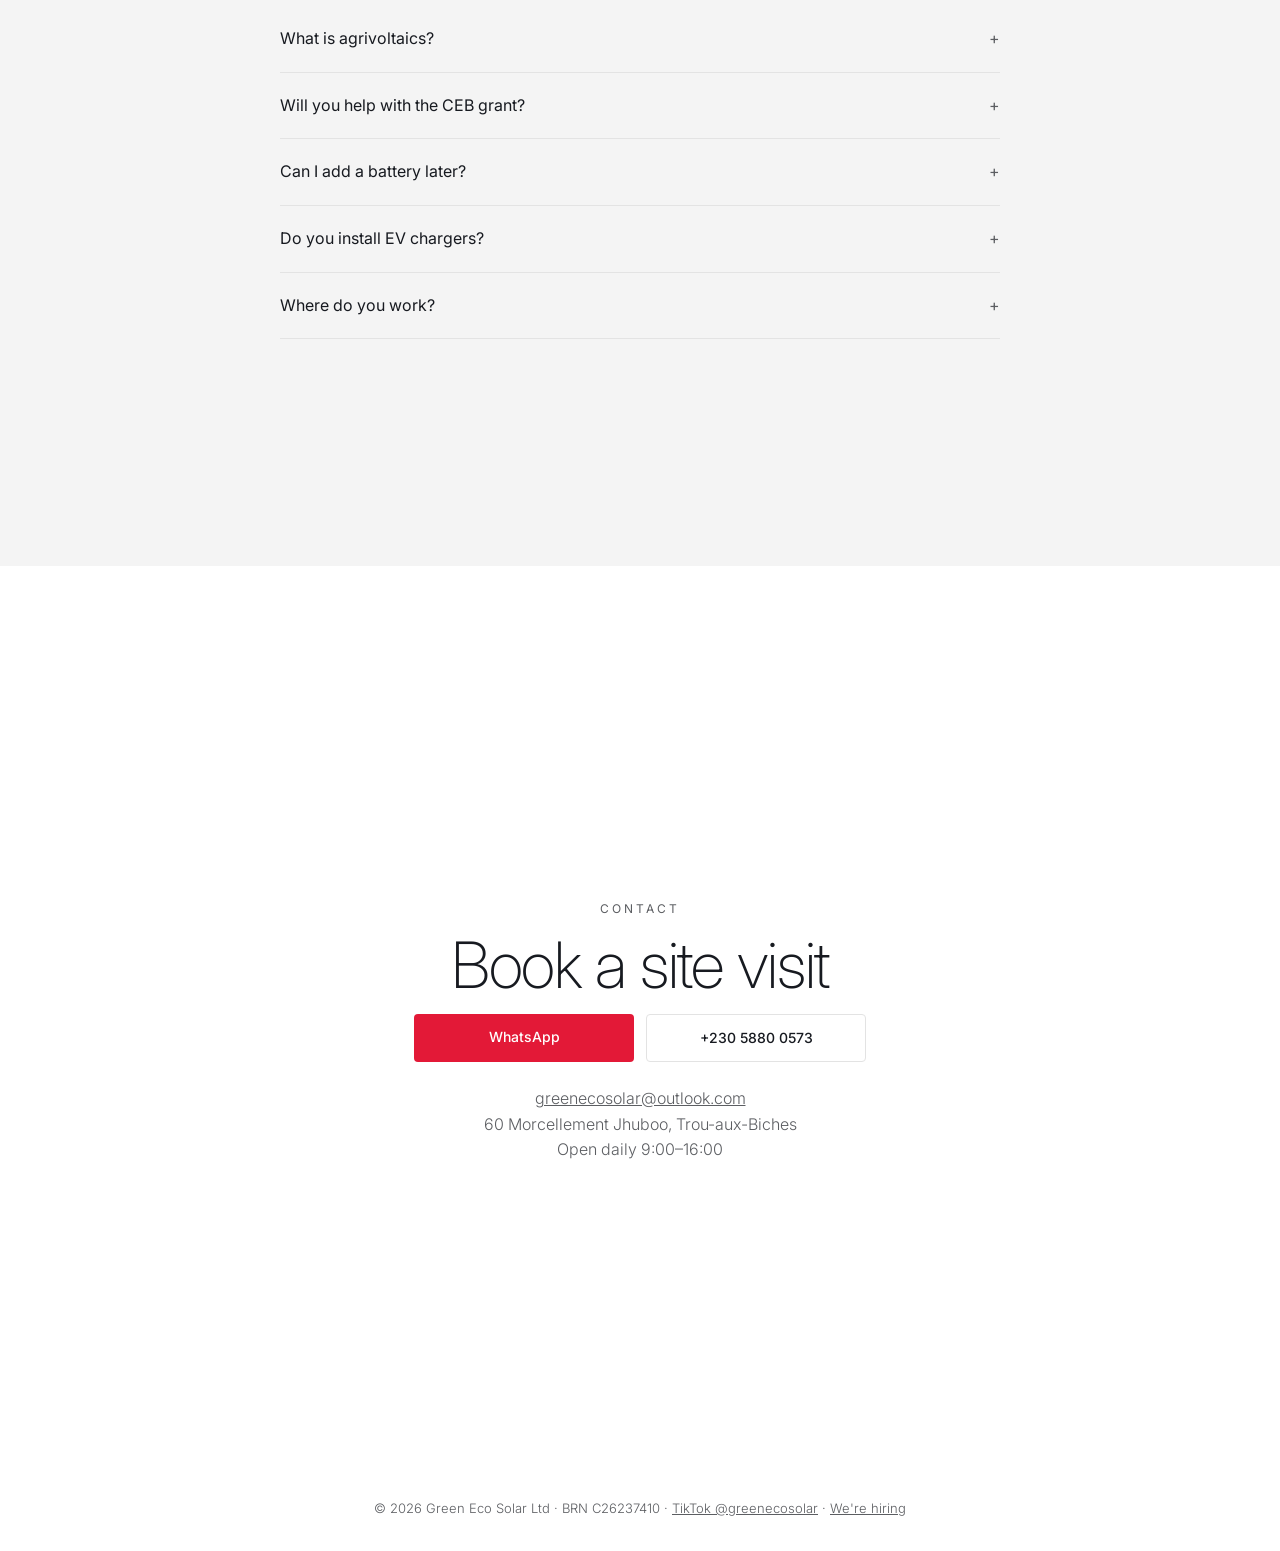
==== commit 27041f08: "Add We're hiring team section; WhatsApp 23055013652; sitemap lastmod" ====
--- a/index.html
+++ b/index.html
@@ -13,7 +13,7 @@
 <link href="https://fonts.googleapis.com/css2?family=Inter:wght@200;300;400;500&display=swap" rel="stylesheet">
 <link rel="stylesheet" href="style.css">
 <script type="application/ld+json">
-{"@context":"https://schema.org","@type":"LocalBusiness","name":"Green Eco Solar Ltd","url":"https://liloulouisjames-a11y.github.io/greenecosolar-site/","image":"https://liloulouisjames-a11y.github.io/greenecosolar-site/assets/work-rooftop.jpg","telephone":"+23058800573","email":"greenecosolar@outlook.com",
+{"@context":"https://schema.org","@type":"LocalBusiness","name":"Green Eco Solar Ltd","url":"https://liloulouisjames-a11y.github.io/greenecosolar-site/","image":"https://liloulouisjames-a11y.github.io/greenecosolar-site/assets/work-rooftop.jpg","telephone":"+23055013652","email":"greenecosolar@outlook.com",
 "address":{"@type":"PostalAddress","streetAddress":"60 Morcellement Jhuboo","addressLocality":"Trou-aux-Biches","addressCountry":"MU"},
 "openingHoursSpecification":[{"@type":"OpeningHoursSpecification","dayOfWeek":["Monday","Tuesday","Wednesday","Thursday","Friday","Saturday","Sunday"],"opens":"09:00","closes":"16:00"}],
 "areaServed":"Mauritius","sameAs":["https://www.tiktok.com/@greenecosolar"],"identifier":"BRN C26237410"}
@@ -21,7 +21,7 @@
 </head>
 <body>
 <header class="nav"><a class="logo" href="#top">GREEN ECO SOLAR</a>
-<nav id="menu"><a href="#agri">Agrivoltaics</a><a href="#home">Home</a><a href="#commercial">Commercial</a><a href="#ev">EV</a><a href="#work">Our work</a><a href="#faq">FAQ</a><a href="#contact">Contact</a></nav>
+<nav id="menu"><a href="#agri">Agrivoltaics</a><a href="#home">Home</a><a href="#commercial">Commercial</a><a href="#ev">EV</a><a href="#work">Our work</a><a href="#team">Team</a><a href="#faq">FAQ</a><a href="#contact">Contact</a></nav>
 <button class="burger" aria-label="Menu" onclick="document.body.classList.toggle('open')"><span></span><span></span></button></header>
 
 <main id="top">
@@ -34,7 +34,7 @@
  <div class="copy reveal"><p class="eyebrow">Solar for Mauritius</p>
  <h1>Crops below.<br>Power above.</h1>
  <p class="lead">Agrivoltaics, home solar, commercial systems with storage, and EV charging.</p>
- <div class="btns"><a class="btn red" href="https://wa.me/23058800573">WhatsApp us</a><a class="btn ghost" href="#agri">Explore agrivoltaics</a></div></div>
+ <div class="btns"><a class="btn red" href="https://wa.me/23055013652">WhatsApp us</a><a class="btn ghost" href="#agri">Explore agrivoltaics</a></div></div>
 </section>
 
 <section class="panel" id="agri"><div class="wrap reveal">
@@ -84,6 +84,18 @@
   <figure><img onerror="this.style.opacity=0" loading="lazy" src="assets/work-inverter-db.jpg" alt="Inverter and protection box"><figcaption>Inverter &amp; protection</figcaption></figure>
  </div></div></section>
 
+<section class="panel alt" id="team"><div class="wrap reveal">
+ <p class="eyebrow">Join Green Eco Solar</p><h2>We're hiring</h2>
+ <p class="lead">We are growing our installation crew in Mauritius. Rejoignez notre équipe d'installation solaire.</p>
+ <div class="grid3">
+  <div class="card"><h3>Licensed electrician</h3><p>Solar PV wiring, DB boards, inverters and testing. Électricien qualifié.</p></div>
+  <div class="card"><h3>Structure &amp; module fitter</h3><p>Rooftop mounting structures and panel installation, working safely at height.</p></div>
+  <div class="card"><h3>Subcontractors</h3><p>Installation teams and electrical contractors welcome to get in touch.</p></div>
+ </div>
+ <div class="btns"><a class="btn red" href="https://wa.me/23055013652">Apply on WhatsApp</a><a class="btn ghost" href="mailto:greenecosolar@outlook.com?subject=Job%20application">Email your CV</a></div>
+ <p class="info">Send your name, role, experience and town. Envoyez votre nom, poste, expérience et ville.</p>
+</div></section>
+
 <section class="panel process" id="process">
  <video class="bgvid" autoplay muted loop playsinline preload="metadata" poster="assets/work-rooftop.jpg"><source src="assets/work-loop.mp4" type="video/mp4"></video>
  <div class="wrap reveal"><p class="eyebrow">How we work</p><h2>Five clear steps</h2>
@@ -99,9 +111,9 @@
 
 <section class="panel" id="contact"><div class="wrap reveal narrow center">
  <p class="eyebrow">Contact</p><h2>Book a site visit</h2>
- <div class="btns"><a class="btn red" href="https://wa.me/23058800573">WhatsApp</a><a class="btn ghost" href="tel:+23058800573">+230 5880 0573</a></div>
+ <div class="btns"><a class="btn red" href="https://wa.me/23055013652">WhatsApp</a><a class="btn ghost" href="tel:+23058800573">+230 5880 0573</a></div>
  <p class="info"><a href="mailto:greenecosolar@outlook.com">greenecosolar@outlook.com</a><br>60 Morcellement Jhuboo, Trou-aux-Biches<br>Open daily 9:00–16:00</p></div></section>
 </main>
-<footer><p>© <span id="y"></span> Green Eco Solar Ltd · BRN C26237410 · <a href="https://www.tiktok.com/@greenecosolar">TikTok @greenecosolar</a></p></footer>
+<footer><p>© <span id="y"></span> Green Eco Solar Ltd · BRN C26237410 · <a href="https://www.tiktok.com/@greenecosolar">TikTok @greenecosolar</a> · <a href="#team">We're hiring</a></p></footer>
 <script src="main.js" defer></script>
 </body></html>
--- a/style.css
+++ b/style.css
@@ -46,3 +46,6 @@
 footer{text-align:center;padding:32px;font-size:13px;color:var(--grey)}
 .reveal{opacity:0;transform:translateY(24px);transition:opacity 1s ease,transform 1s ease}.reveal.in{opacity:1;transform:none}
 @media(prefers-reduced-motion:reduce){.reveal{opacity:1;transform:none;transition:none}.art-sun:before{animation:none}.bgvid{display:none}}
+
+#team .info{color:var(--grey);margin-top:16px;font-size:14px}
+#team .btns{margin-bottom:8px}
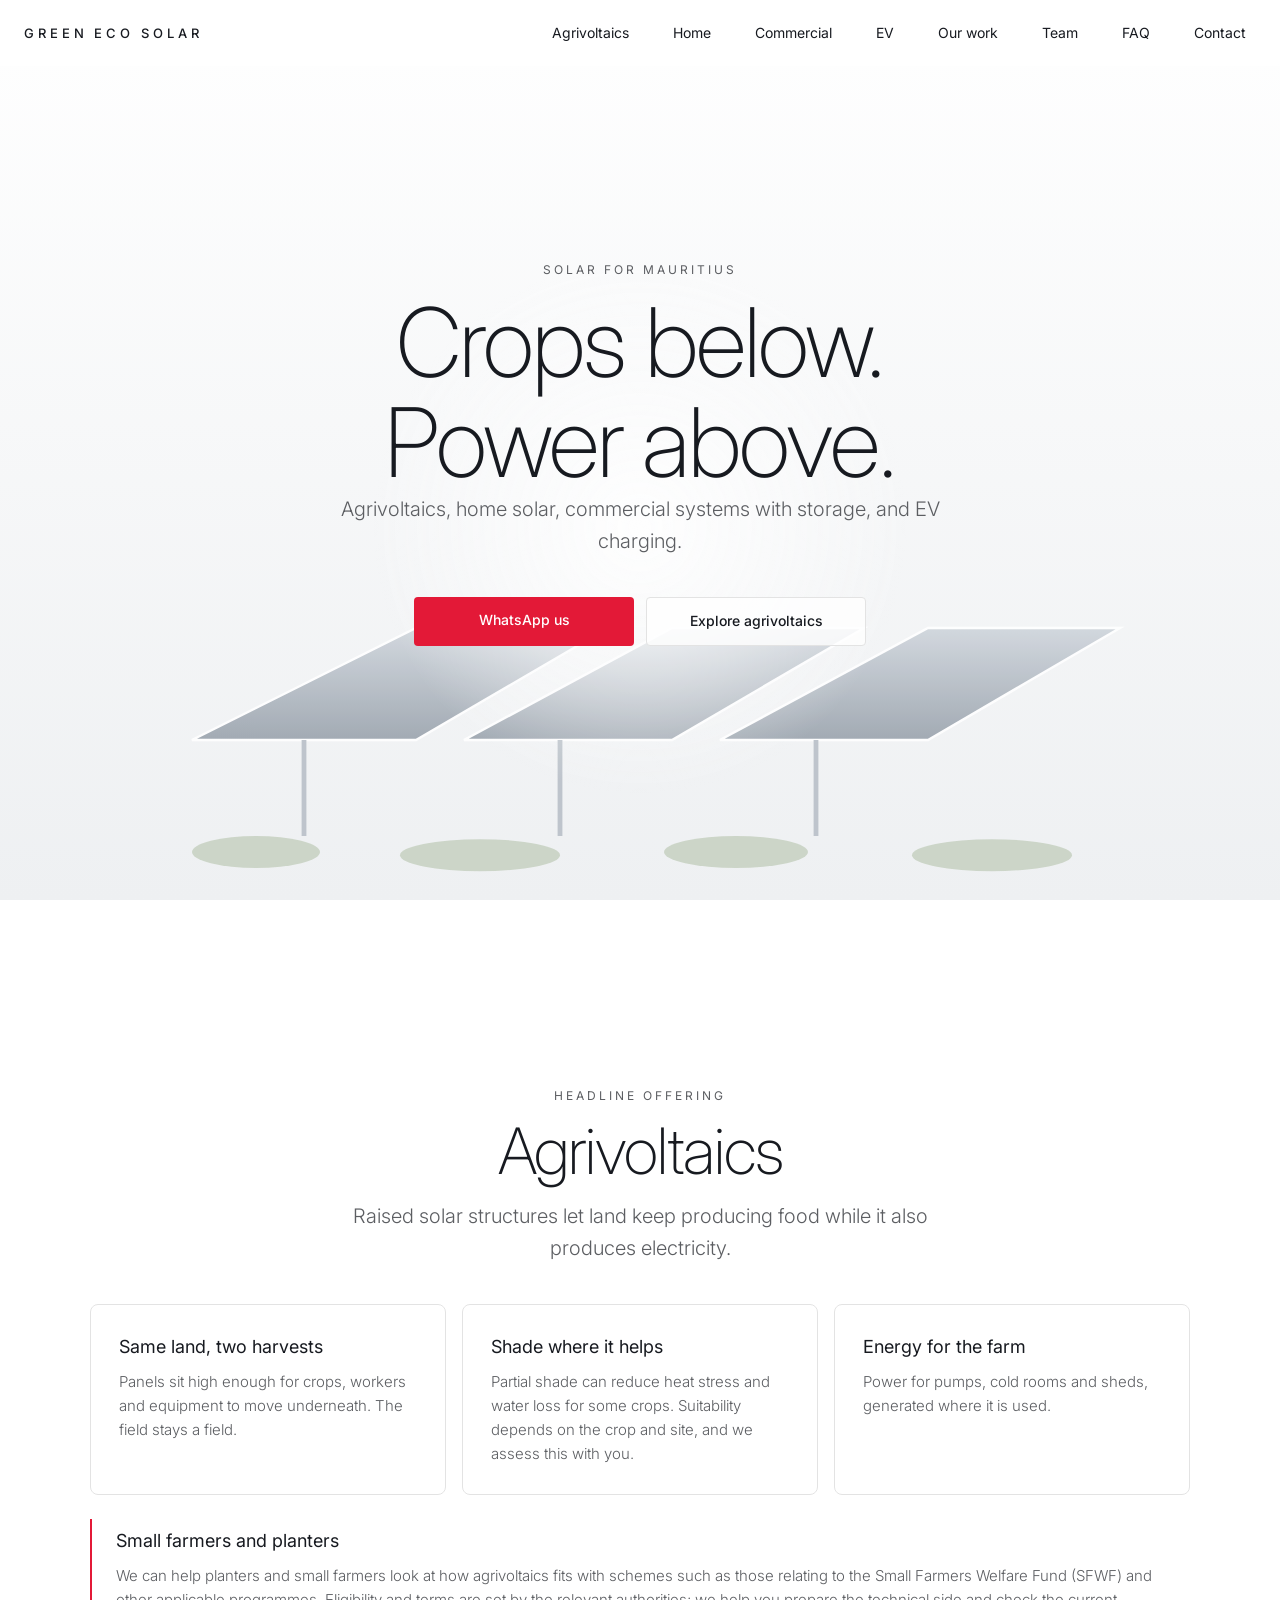
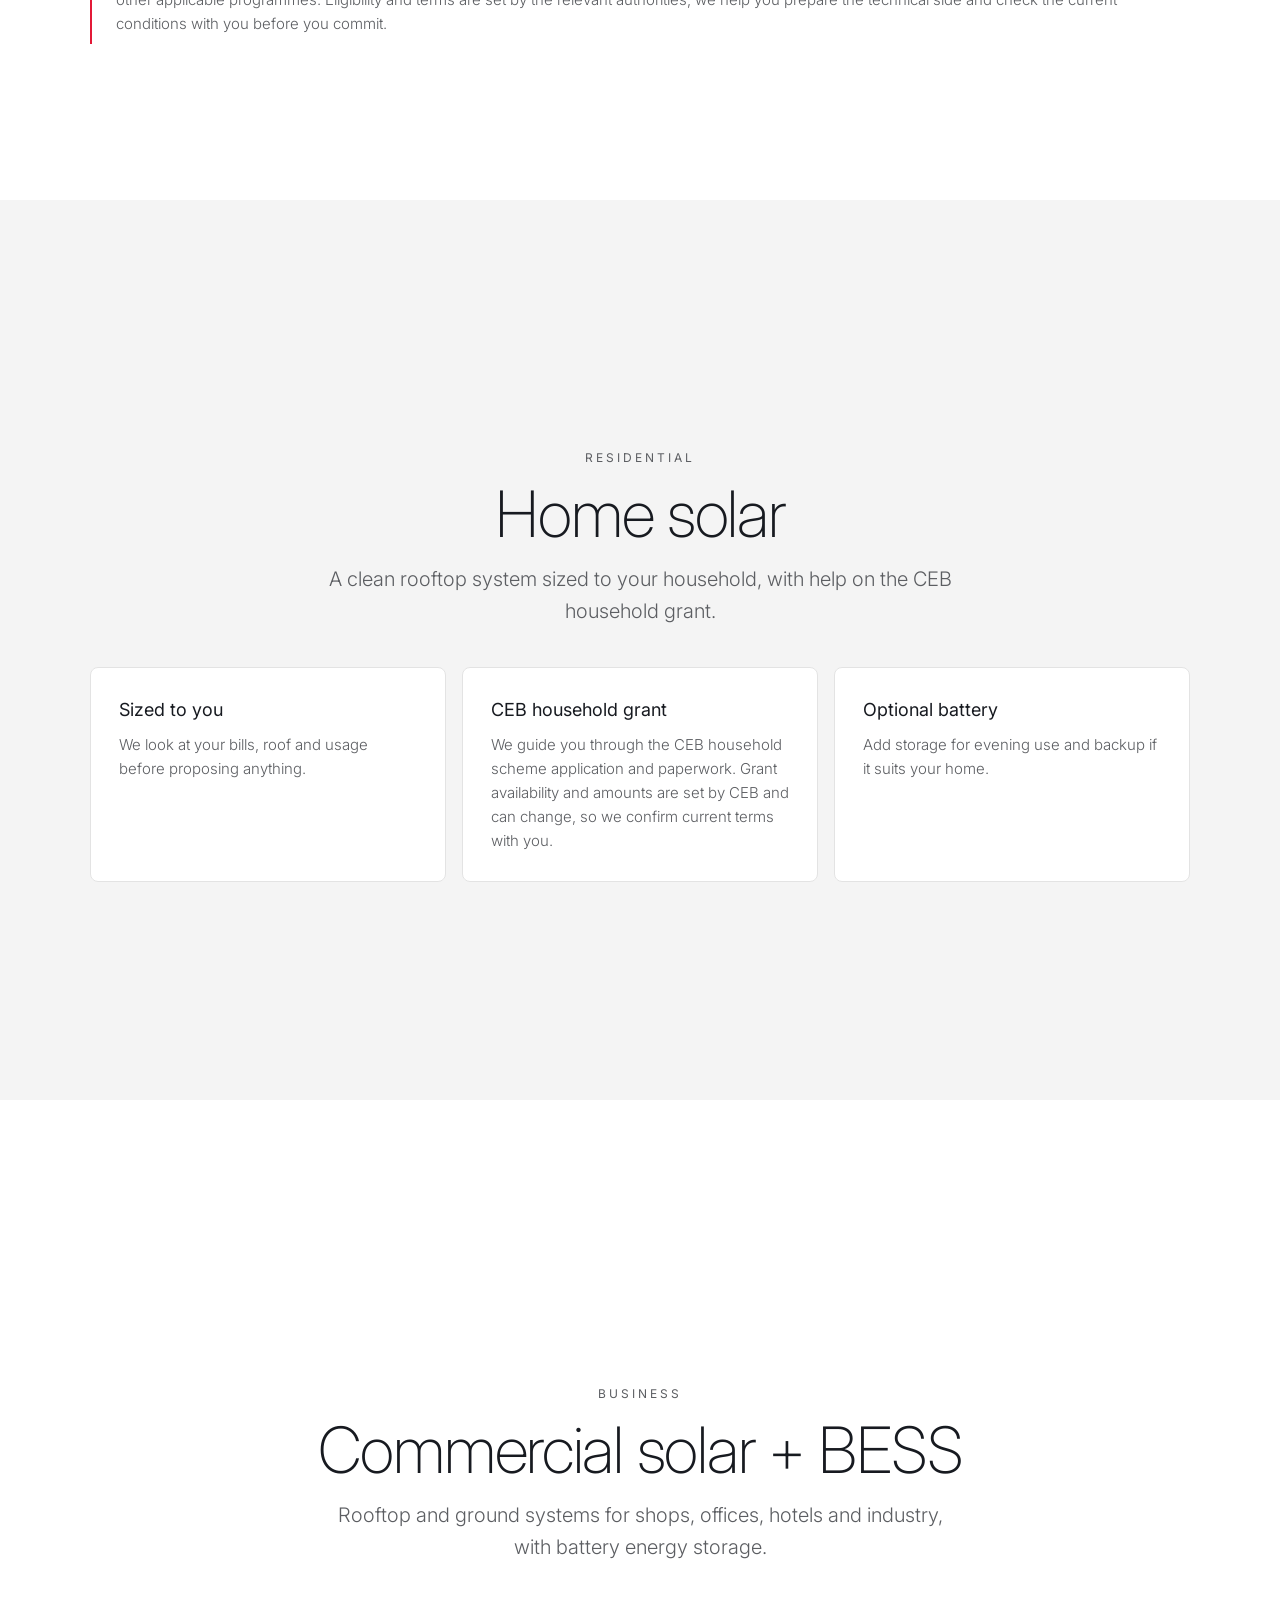
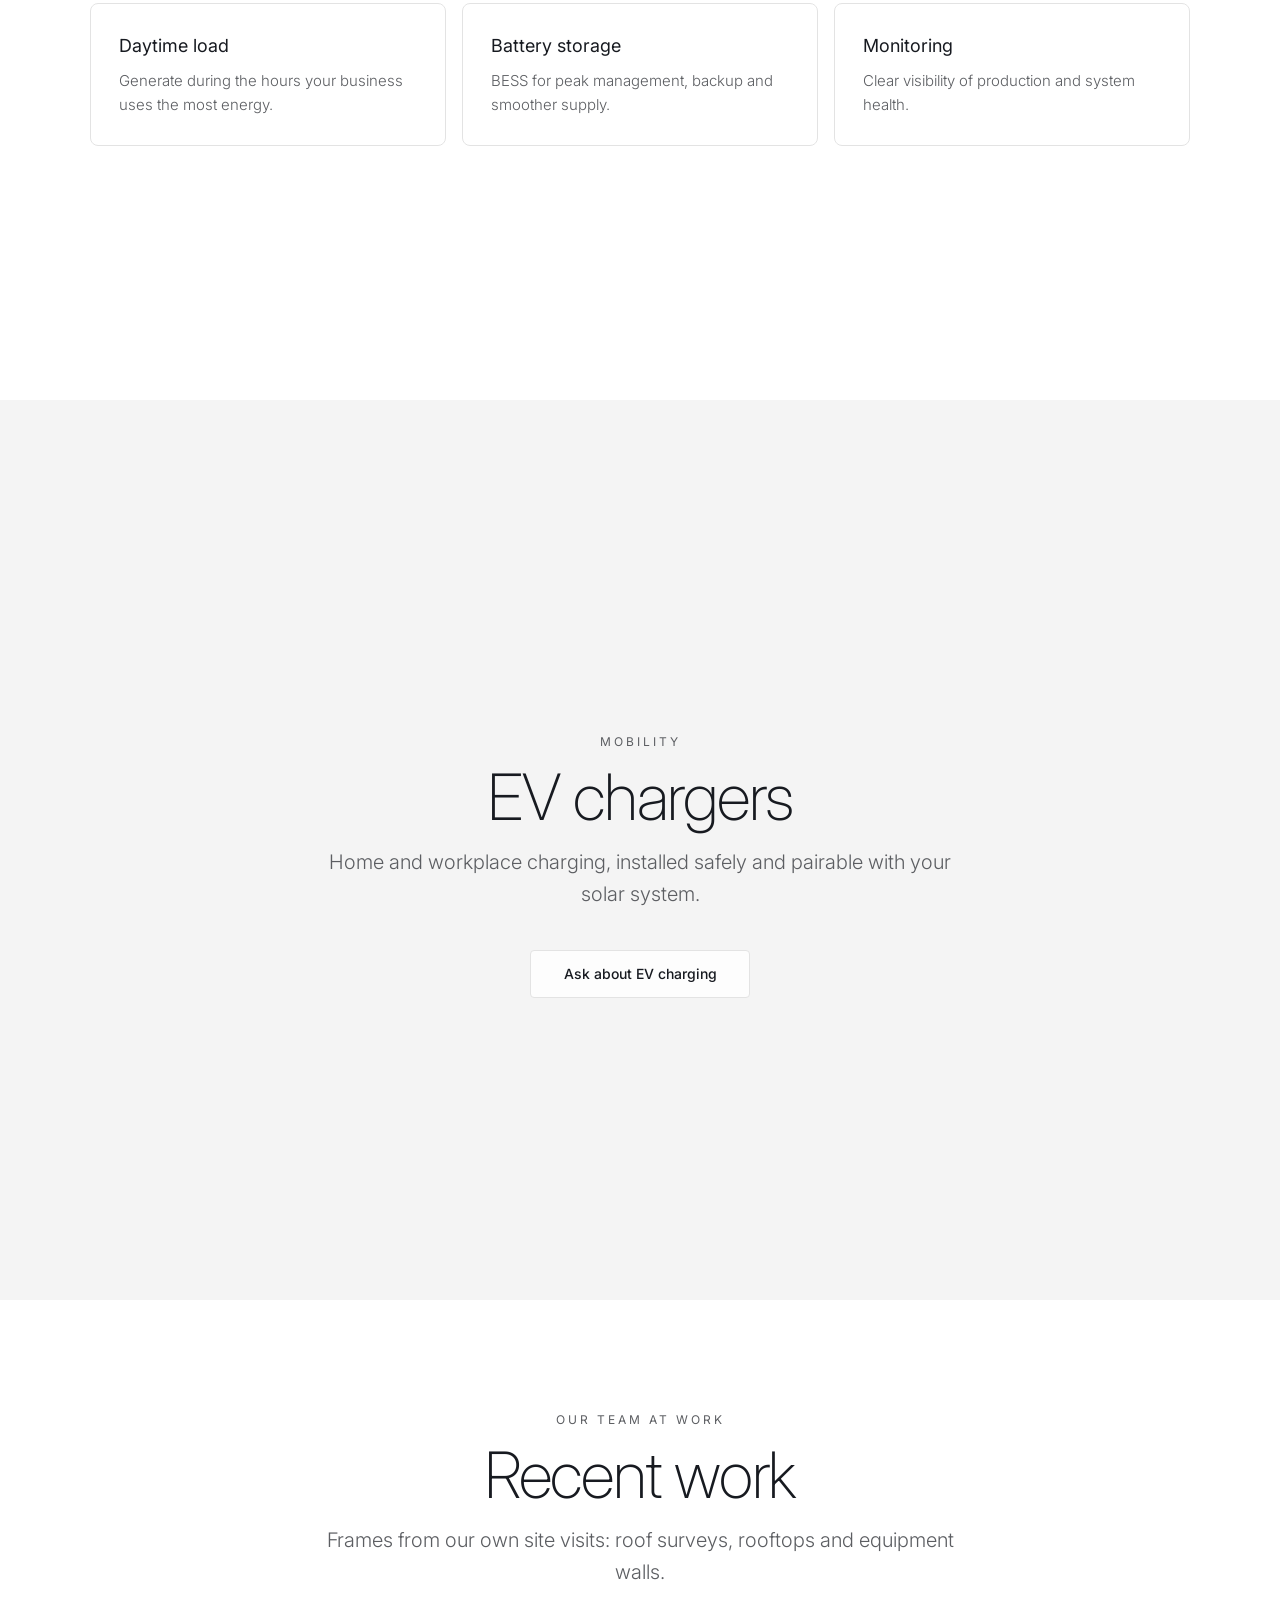
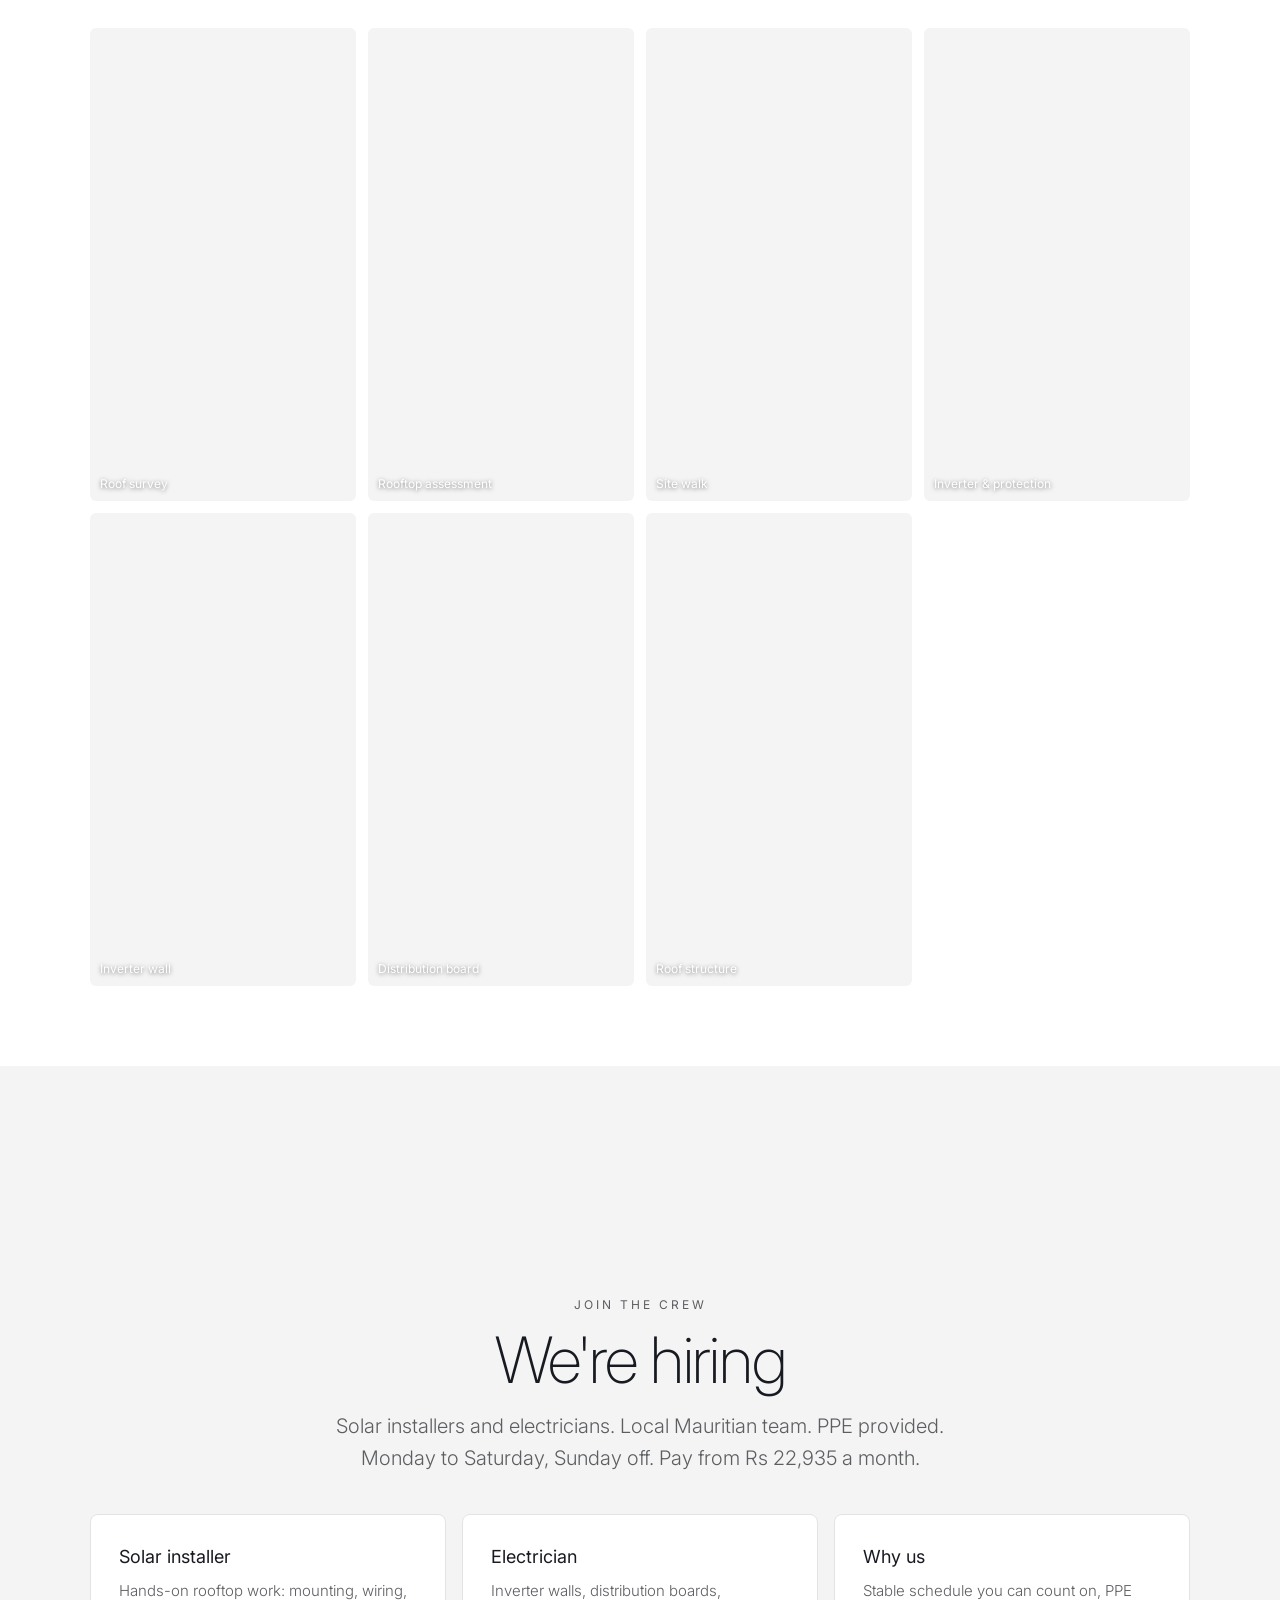
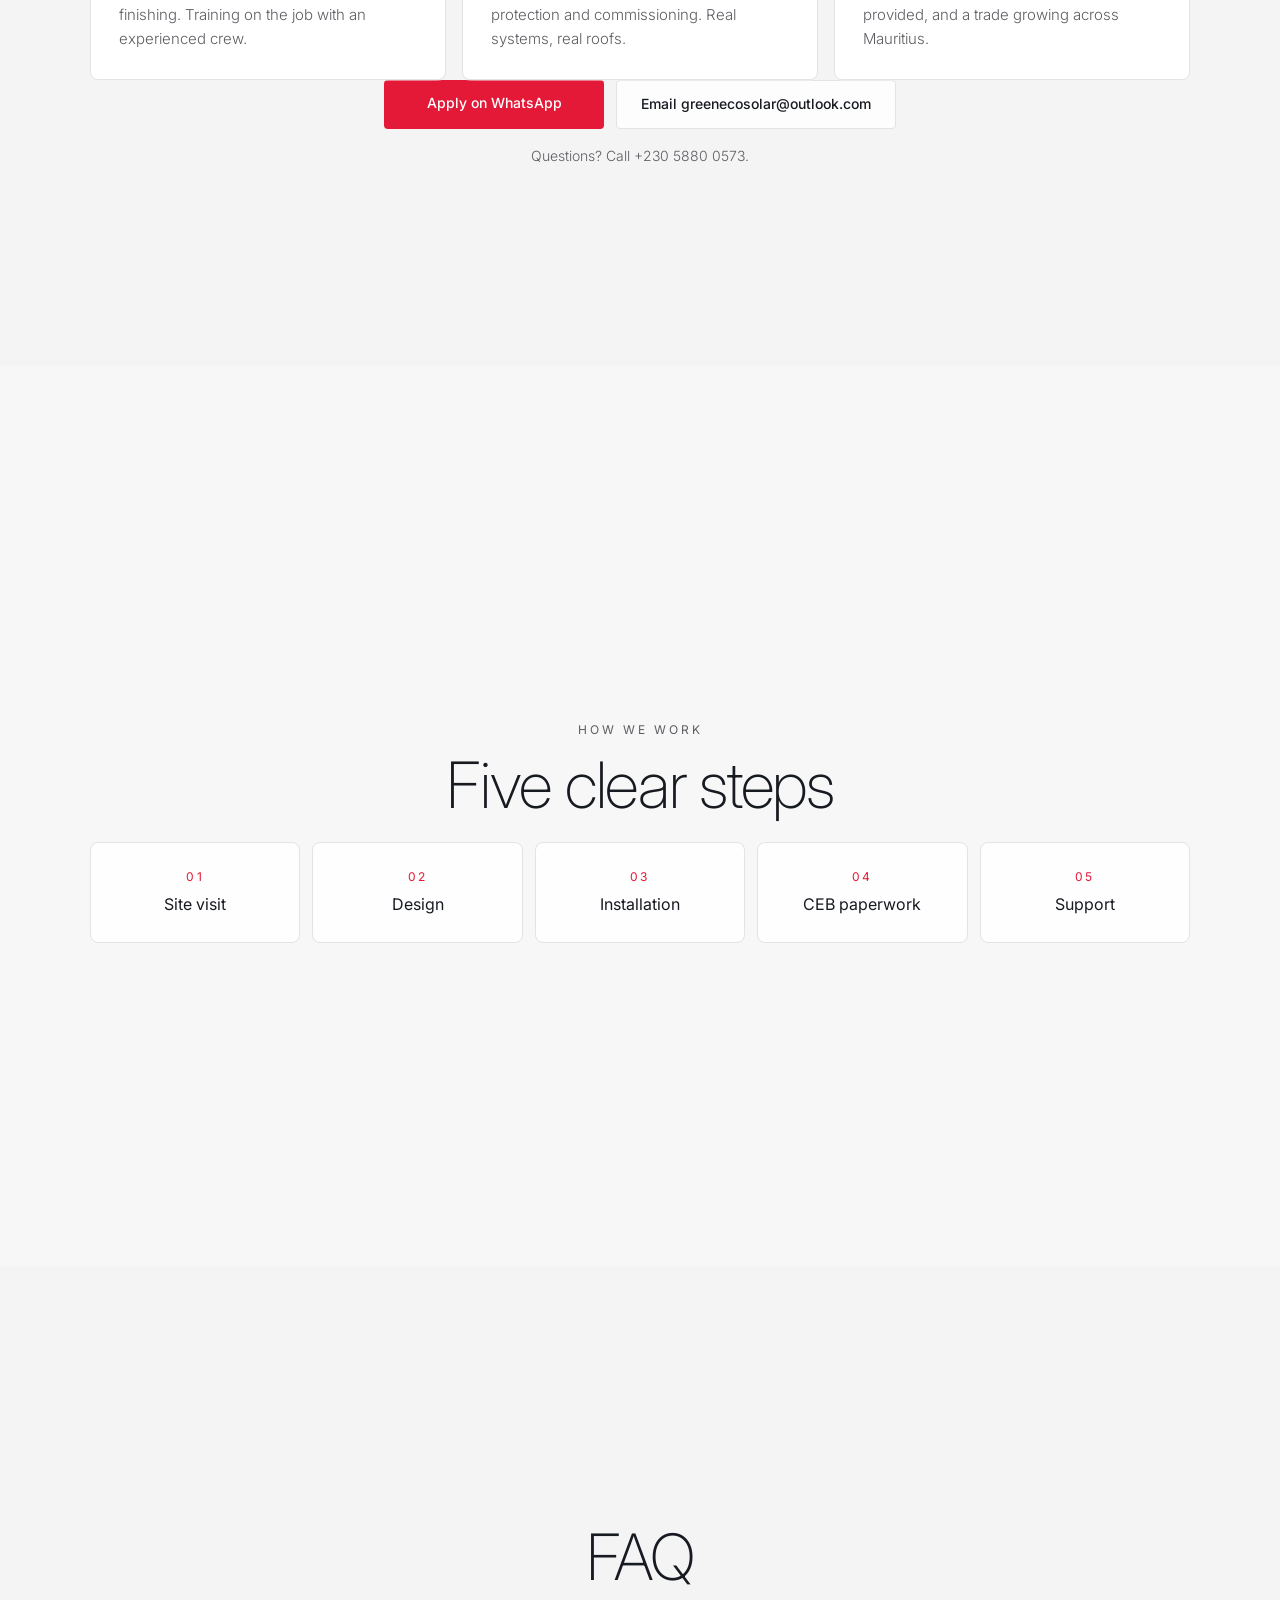
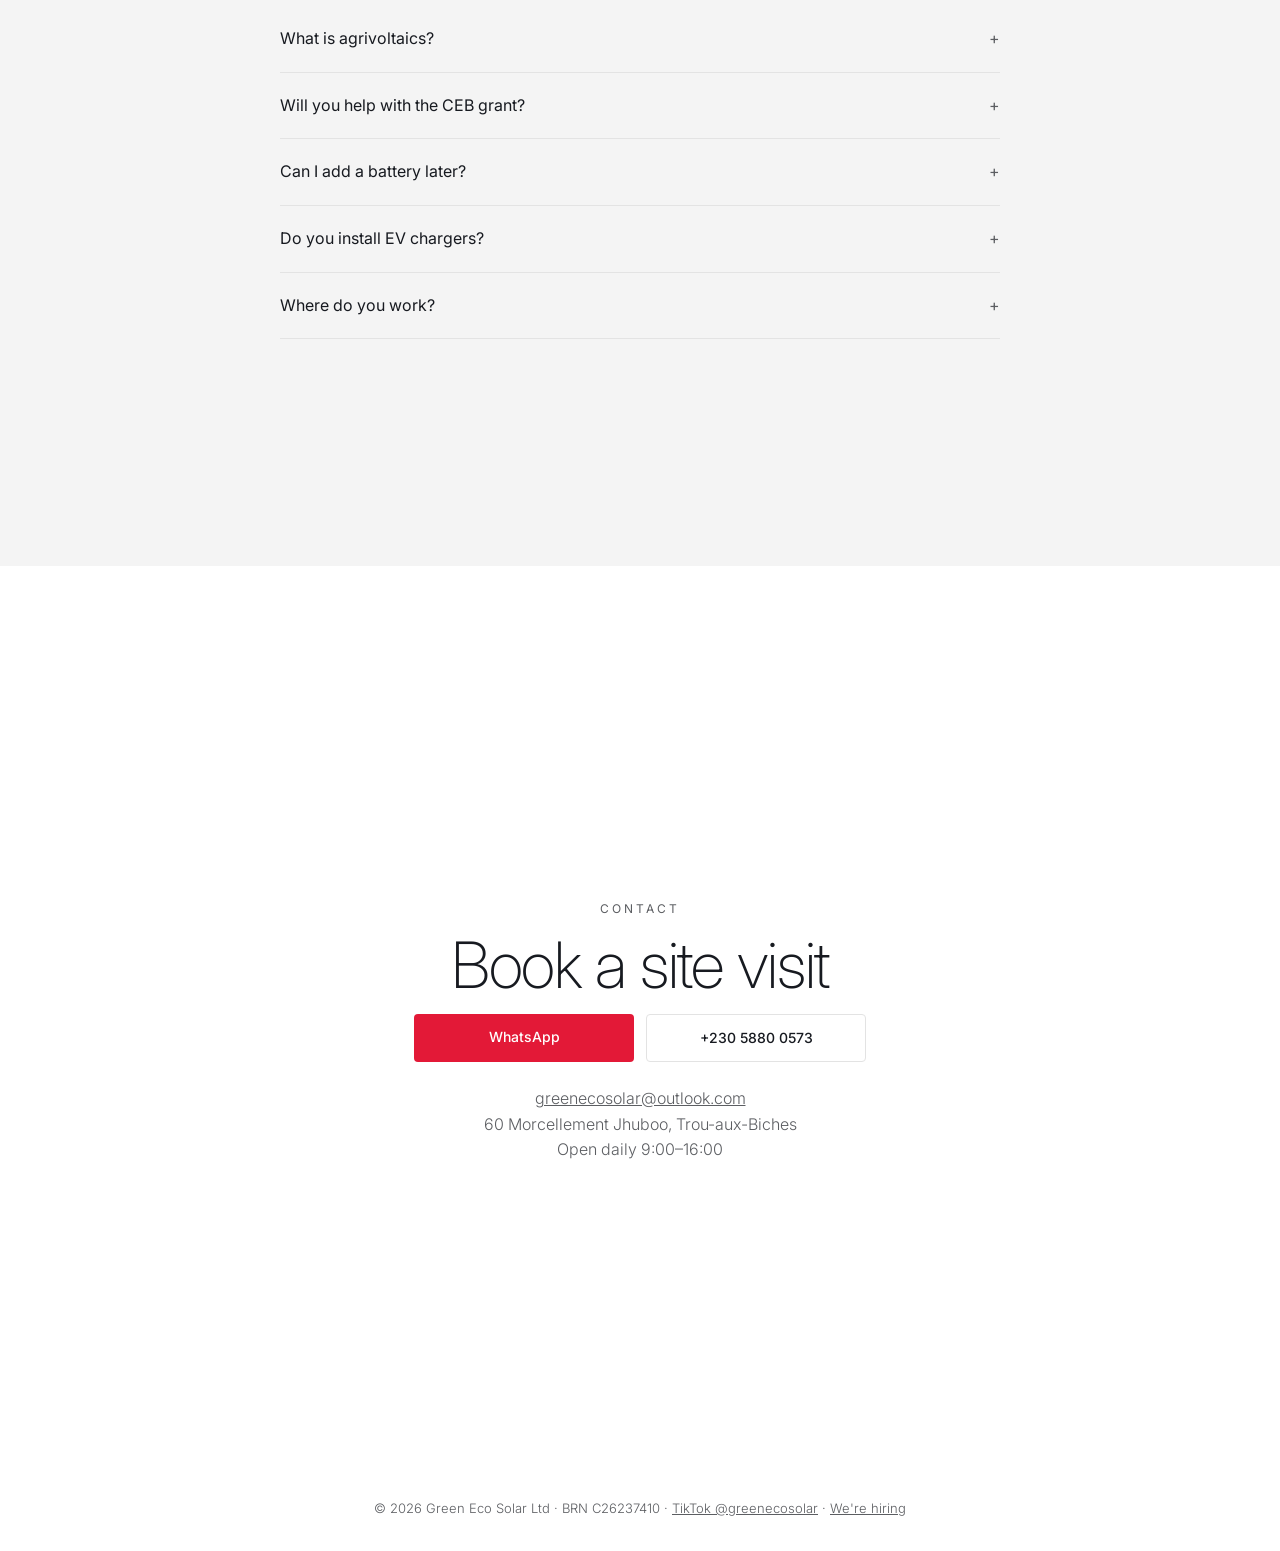
==== commit ef117d64: "Team section: use approved wording" ====
--- a/index.html
+++ b/index.html
@@ -85,15 +85,15 @@
  </div></div></section>
 
 <section class="panel alt" id="team"><div class="wrap reveal">
- <p class="eyebrow">Join Green Eco Solar</p><h2>We're hiring</h2>
- <p class="lead">We are growing our installation crew in Mauritius. Rejoignez notre équipe d'installation solaire.</p>
+ <p class="eyebrow">Join the crew</p><h2>We're hiring</h2>
+ <p class="lead">Solar installers and electricians. Local Mauritian team. PPE provided. Monday to Saturday, Sunday off. Pay from Rs 22,935 a month.</p>
  <div class="grid3">
-  <div class="card"><h3>Licensed electrician</h3><p>Solar PV wiring, DB boards, inverters and testing. Électricien qualifié.</p></div>
-  <div class="card"><h3>Structure &amp; module fitter</h3><p>Rooftop mounting structures and panel installation, working safely at height.</p></div>
-  <div class="card"><h3>Subcontractors</h3><p>Installation teams and electrical contractors welcome to get in touch.</p></div>
+  <div class="card"><h3>Solar installer</h3><p>Hands-on rooftop work: mounting, wiring, finishing. Training on the job with an experienced crew.</p></div>
+  <div class="card"><h3>Electrician</h3><p>Inverter walls, distribution boards, protection and commissioning. Real systems, real roofs.</p></div>
+  <div class="card"><h3>Why us</h3><p>Stable schedule you can count on, PPE provided, and a trade growing across Mauritius.</p></div>
  </div>
- <div class="btns"><a class="btn red" href="https://wa.me/23055013652">Apply on WhatsApp</a><a class="btn ghost" href="mailto:greenecosolar@outlook.com?subject=Job%20application">Email your CV</a></div>
- <p class="info">Send your name, role, experience and town. Envoyez votre nom, poste, expérience et ville.</p>
+ <div class="btns"><a class="btn red" href="https://wa.me/23055013652">Apply on WhatsApp</a><a class="btn ghost" href="mailto:greenecosolar@outlook.com">Email greenecosolar@outlook.com</a></div>
+ <p class="info">Questions? Call +230 5880 0573.</p>
 </div></section>
 
 <section class="panel process" id="process">
